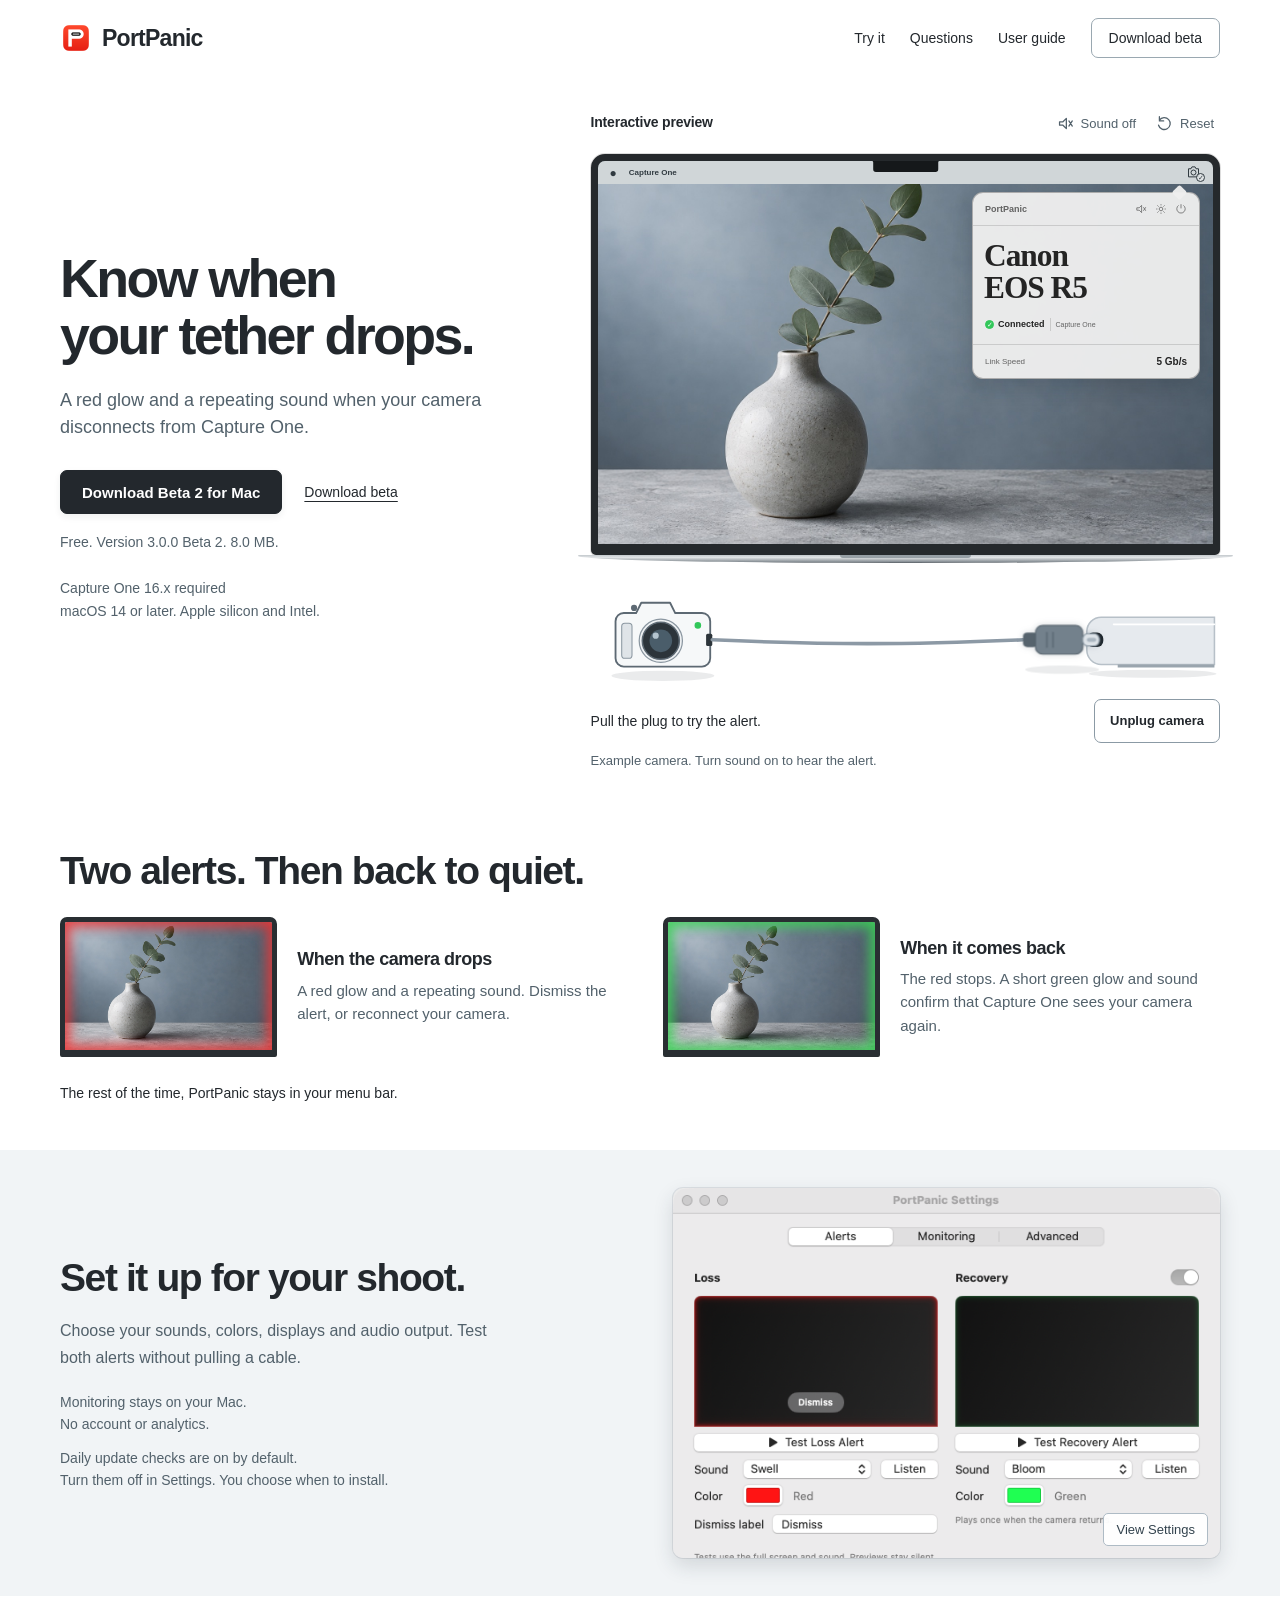
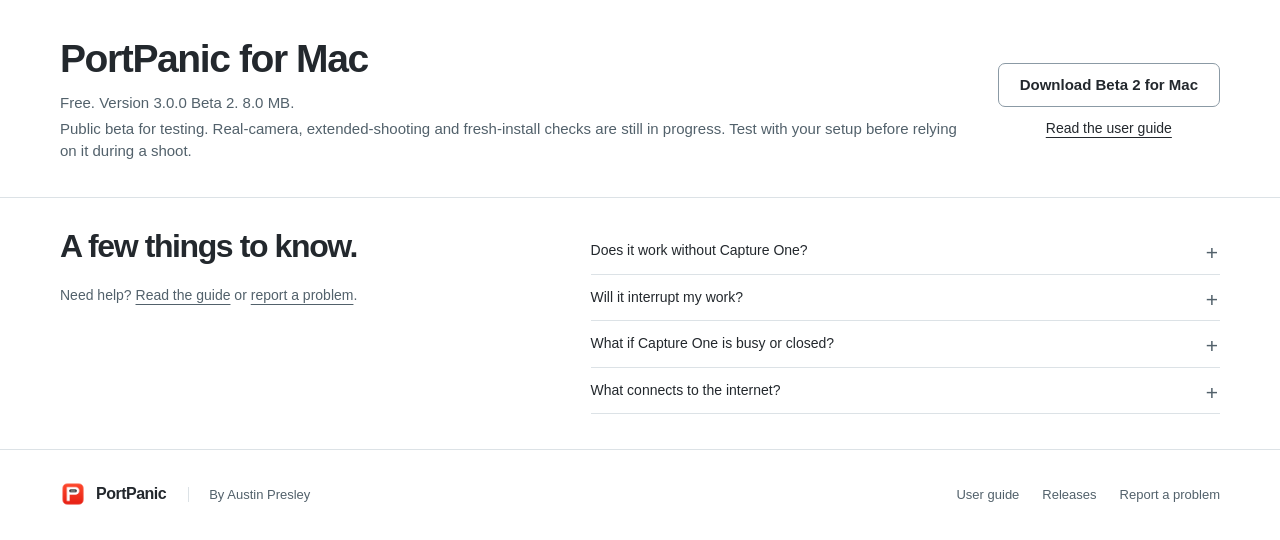
==== docs/index.html @ cccdaba3 "Describe Beta 2 and enabled daily update checks" ====
<!doctype html>
<html lang="en">
<head>
  <meta charset="utf-8"><meta name="viewport" content="width=device-width,initial-scale=1">
  <meta name="description" content="A red glow and a repeating sound when your camera disconnects from Capture One. PortPanic is free for Mac.">
  <meta name="theme-color" content="#ffffff"><meta property="og:title" content="PortPanic | Camera tether alerts for Capture One">
  <meta property="og:description" content="Know when your tether drops. A small Mac menu bar app for Capture One.">
  <title>PortPanic | Camera tether alerts for Capture One</title>
  <link rel="icon" href="assets/icon.png"><link rel="stylesheet" href="styles.css?v=notch-1">
  <script type="module" src="app.js?v=beta-1"></script>
</head>
<body>
  <a class="skip-link" href="#main">Skip to content</a>
  <header class="header wrap">
    <a class="brand" href="./" aria-label="PortPanic home"><img src="assets/icon.png" width="32" height="32" alt=""><span>PortPanic</span></a>
    <nav aria-label="Main navigation"><a href="#try-it" data-section-link>Try it</a><a class="nav-questions" href="#questions" data-section-link>Questions</a><a href="guide.html">User guide</a><a class="nav-release" href="#download" data-section-link>Download beta</a></nav>
  </header>
  <main id="main" tabindex="-1">
    <section class="hero wrap" aria-labelledby="hero-title">
      <div class="hero-copy">
        <h1 id="hero-title">Know when<br> your tether drops.</h1>
        <p class="intro">A red glow and a repeating sound when your camera disconnects from Capture One.</p>
        <div class="hero-actions"><a id="hero-action" class="button primary" href="https://github.com/austinpresley/PortPanic-Releases/releases/download/v3.0.0-beta.2-443/PortPanic-3.0.0-443-beta.dmg">Download Beta 2 for Mac</a><a class="secondary-link" href="#download" data-section-link>Download beta</a></div>
        <p id="hero-availability" class="availability"><span class="availability-desktop">Free. Version 3.0.0 Beta 2.</span><span class="availability-mobile">Free. Version 3.0.0 Beta 2.</span></p>
      </div>
      <div class="demo-area" id="try-it" data-plugged="true" aria-labelledby="demo-title">
        <div class="demo-toolbar"><h2 id="demo-title" tabindex="-1">Interactive preview</h2><div class="demo-controls"><button type="button" id="demo-sound" aria-label="Enable preview sound" aria-pressed="false" data-muted="true"><svg viewBox="0 0 20 20" aria-hidden="true"><path d="M3 8h4l4-4v12l-4-4H3z"/><path class="sound-waves" d="M14 7a5 5 0 0 1 0 6m2-9a9 9 0 0 1 0 12"/><path class="sound-slash" d="m14 7 4 6m0-6-4 6"/></svg><span>Sound off</span></button><button type="button" id="demo-reset"><svg viewBox="0 0 20 20" aria-hidden="true"><path d="M4 6a7 7 0 1 1-1 6M4 2v5h5"/></svg>Reset</button></div></div>
        <div class="demo-stage"><span class="demo-ambient" aria-hidden="true"></span>
          <div class="demo-screen" id="demo-screen" data-state="connected" data-alert="none" role="group" aria-label="Example PortPanic camera status" aria-describedby="demo-caption">
            <div class="screen-menu"><span class="menu-apple" aria-hidden="true">●</span><span>Capture One</span><span class="menu-camera" id="menu-camera" data-symbol="connected" aria-hidden="true"><svg viewBox="0 0 24 24"><path d="M8 6 9.5 3h5L16 6h4v13H4V6Z"/><circle cx="12" cy="12" r="4"/></svg></span></div>
            <img class="session-art" src="assets/studio-still-life.jpg" width="1536" height="1024" alt="" fetchpriority="high">
            <div class="demo-card">
              <div class="card-top"><span>PortPanic</span><span class="card-tools" aria-hidden="true"><svg class="card-speaker" viewBox="0 0 20 20"><path d="M3 8h4l4-4v12l-4-4H3zM14 7l4 6m0-6-4 6"/></svg><svg viewBox="0 0 20 20"><circle cx="10" cy="10" r="3"/><path d="M10 2v2m0 12v2M2 10h2m12 0h2M4 4l2 2m8 8 2 2M4 16l2-2m8-8 2-2"/></svg><svg viewBox="0 0 20 20"><path d="M10 2v7m-4-5a7 7 0 1 0 8 0"/></svg></span></div>
              <div class="camera-name" id="camera-name"><span>Canon</span><span>EOS R5</span></div>
              <div class="card-status-row"><span class="status-symbol" id="card-status-symbol" data-symbol="connected" aria-hidden="true"></span><strong id="card-status-text">Connected</strong><span class="status-separator" aria-hidden="true"></span><span id="card-source">Capture One</span></div>
              <div class="card-foot" id="card-speed-row"><span>Link Speed</span><strong>5 Gb/s</strong></div>
              <div class="card-foot" id="card-loss-row" hidden><span id="card-notice"></span><button id="card-dismiss" type="button" data-dismiss-preview>Dismiss</button></div>
            </div>
            <svg class="display-glow" aria-hidden="true" focusable="false" preserveAspectRatio="none">
              <defs>
                <path id="display-outline"/>
                <path id="display-exterior" fill="currentColor" fill-rule="evenodd"/>
                <clipPath id="display-visible" clipPathUnits="userSpaceOnUse"><use href="#display-outline"/></clipPath>
                <filter id="glow-band-filter" filterUnits="userSpaceOnUse" color-interpolation-filters="sRGB"><feGaussianBlur/></filter>
                <filter id="glow-compact-filter" filterUnits="userSpaceOnUse" color-interpolation-filters="sRGB"><feGaussianBlur/></filter>
                <filter id="glow-expanded-filter" filterUnits="userSpaceOnUse" color-interpolation-filters="sRGB"><feGaussianBlur/></filter>
              </defs>
              <path class="notch-housing"/>
              <g class="edge-light" clip-path="url(#display-visible)">
                <g class="glow-core"><use href="#display-outline" stroke-width="2" opacity=".95"/></g>
                <g class="glow-band"><use href="#display-exterior" filter="url(#glow-band-filter)" opacity=".7"/></g>
                <g class="glow-halo-compact"><use href="#display-exterior" filter="url(#glow-compact-filter)" opacity=".6"/></g>
                <g class="glow-halo-expanded"><use href="#display-exterior" filter="url(#glow-expanded-filter)" opacity=".62"/></g>
              </g>
            </svg>
            <div class="demo-dismiss" id="overlay-dismiss" hidden><div class="dismiss-context"><strong class="dismiss-camera">Canon EOS R5</strong><div class="dismiss-status"><span class="dismiss-symbol" aria-hidden="true">!</span><strong>Lost</strong><span class="dismiss-source">Capture One</span></div></div><div class="dismiss-action"><button type="button" data-dismiss-preview aria-label="Dismiss example alert for Canon EOS R5">Dismiss</button></div></div>
          </div>
          <div class="computer-base" aria-hidden="true"></div>
        </div>
        <div class="tether-panel" data-hint="true" data-dragging="false" data-plugged="true" data-state="connected" data-pending="false">
          <button type="button" class="tether-toggle" id="tether-toggle" aria-label="Unplug example camera by dragging or pressing" aria-describedby="tether-action"><svg class="tether-drawing" viewBox="0 0 600 120" aria-hidden="true">
              <ellipse class="desk-shadow" cx="64" cy="97" rx="50" ry="5"/>
              <ellipse class="desk-shadow plug-shadow" cx="26" cy="91" rx="36" ry="4"/>
              <g class="tether-camera">
                <path class="camera-body" d="M26 36h12l5-10h28l5 10h26a8 8 0 0 1 8 8v36a8 8 0 0 1-8 8H26a8 8 0 0 1-8-8V44a8 8 0 0 1 8-8Z"/>
                <rect class="camera-grip" x="24" y="46" width="10" height="34" rx="3"/>
                <circle class="camera-ring" cx="62" cy="63" r="21"/>
                <circle class="camera-lens" cx="62" cy="63" r="18"/>
                <circle class="camera-glass" cx="62" cy="63" r="11"/>
                <circle class="camera-glint" cx="57" cy="58" r="3"/>
                <circle class="camera-shutter" cx="36" cy="31" r="3"/>
                <circle class="camera-led" cx="98" cy="48" r="3.2"/>
                <rect class="camera-port" x="106" y="56" width="6" height="12" rx="1.5"/>
              </g>
              <path class="wire" d="M112 62C156.1 88.8 179.9 88.8 224 62"/>
              <g class="tether-mac">
                <ellipse class="desk-shadow" cx="540" cy="95" rx="62" ry="4"/>
                <path class="mac-base" d="M490 40h110v46H490a14 14 0 0 1-14-14V54a14 14 0 0 1 14-14Z"/>
                <path class="mac-line" d="M502 47h98"/>
                <path class="mac-foot" d="M506 86h94v3h-94z"/>
                <circle class="port-ring" cx="483" cy="62" r="15"/>
                <rect class="port-slot" x="476" y="55" width="16" height="14" rx="6"/>
                <rect class="port-inner" x="479" y="59" width="10" height="6" rx="3"/>
              </g>
              <g class="tether-plug">
                <rect class="plug-relief" x="-12" y="55" width="14" height="14" rx="4"/>
                <rect class="plug-body" x="0" y="48" width="46" height="28" rx="7"/>
                <path class="plug-ridge" d="M11 55v14M17 55v14"/>
                <rect class="plug-tip" x="46" y="56" width="16" height="12" rx="5"/>
                <rect class="plug-line" x="50" y="60" width="9" height="4" rx="2"/>
              </g>
            </svg></button>
          <div class="tether-actions"><p id="tether-action" aria-live="polite">Pull the plug to try the alert.</p><button type="button" class="button outline" id="tether-action-button">Unplug camera</button></div>
        </div>
        <p class="demo-caption" id="demo-caption">Example camera. Turn sound on to hear the alert.</p>
        <p class="sound-feedback" id="sound-feedback" role="status"></p>
        <audio id="loss-audio" src="assets/sounds/swell.wav" preload="auto" loop></audio><audio id="recovery-audio" src="assets/sounds/bloom.wav" preload="auto"></audio>
      </div>
      <p class="compatibility">Capture One 16.x required<br>macOS 14 or later. Apple silicon and Intel.</p>
    </section>
    <section id="how-it-works" class="how wrap" aria-labelledby="how-title">
      <h2 id="how-title">Two alerts. Then back to quiet.</h2>
      <div class="alert-pair"><article><div class="alert-sample loss-sample" aria-hidden="true"><img src="assets/studio-still-life.jpg" width="1536" height="1024" alt="" loading="lazy"></div><div><h3>When the camera drops</h3><p>A red glow and a repeating sound. Dismiss the alert, or reconnect your camera.</p></div></article><article><div class="alert-sample recovery-sample" aria-hidden="true"><img src="assets/studio-still-life.jpg" width="1536" height="1024" alt="" loading="lazy"></div><div><h3>When it comes back</h3><p>The red stops. A short green glow and sound confirm that Capture One sees your camera again.</p></div></article></div>
      <p class="quiet-caption">The rest of the time, PortPanic stays in your menu bar.</p>
    </section>
    <section class="settings-band" aria-labelledby="settings-title"><div class="settings-layout wrap"><div class="settings-copy"><h2 id="settings-title">Set it up for your shoot.</h2><p>Choose your sounds, colors, displays and audio output. Test both alerts without pulling a cable.</p><p class="privacy">Monitoring stays on your Mac.<br>No account or analytics.</p><p class="update-caption">Daily update checks are on by default.<br>Turn them off in Settings. You choose when to install.</p></div><figure class="settings-figure"><button type="button" id="settings-enlarge" aria-label="View PortPanic Settings at full size"><img src="assets/alerts-settings-440.png" width="620" height="708" alt="Native PortPanic Alerts settings with Swell and Bloom sounds, Loss and Recovery previews, and shared light controls." loading="lazy"><span class="image-hint">View Settings</span></button></figure></div></section>
    <section id="download" class="release wrap" aria-labelledby="release-title"><div><h2 id="release-title" tabindex="-1">PortPanic for Mac</h2><p id="download-status">Free. Version 3.0.0 Beta 2.</p><p id="release-detail">Public beta for testing. Real-camera, extended-shooting and fresh-install checks are still in progress. Test with your setup before relying on it during a shoot.</p></div><div class="release-actions"><a id="download-link" class="button outline" href="https://github.com/austinpresley/PortPanic-Releases/releases/download/v3.0.0-beta.2-443/PortPanic-3.0.0-443-beta.dmg">Download Beta 2 for Mac</a><a href="guide.html">Read the user guide</a></div></section>
    <section id="questions" class="questions wrap" aria-labelledby="questions-title"><div><h2 id="questions-title" tabindex="-1">A few things to know.</h2><p class="help-line">Need help? <a href="guide.html">Read the guide</a> or <a href="https://github.com/austinpresley/PortPanic-Releases/issues/new?template=bug_report.yml">report a problem</a>.</p></div><div class="question-list">
      <details><summary>Does it work without Capture One?</summary><p>No. PortPanic reads Capture One's tethered-camera list. USB events can detect a cable drop sooner. Capture One 16.x is required.</p></details>
      <details><summary>Will it interrupt my work?</summary><p>The alert leaves keyboard focus in the app you are using. Clicks pass through the glow. Only Dismiss takes a click.</p></details>
      <details><summary>What if Capture One is busy or closed?</summary><p>If Capture One stops answering, PortPanic shows the last known status. That warning alone does not trigger a camera loss alert. Quitting Capture One or closing your session or catalog leaves PortPanic quiet.</p></details>
      <details><summary>What connects to the internet?</summary><p>The updater fetches release information and downloads. Camera monitoring, logs and diagnostic exports stay on your Mac. There is no analytics or system profiling.</p></details>
    </div></section>
  </main>
  <footer class="footer wrap"><a class="brand" href="./"><img src="assets/icon.png" width="26" height="26" alt=""><span>PortPanic</span></a><p>By Austin Presley</p><nav aria-label="Footer"><a href="guide.html">User guide</a><a href="https://github.com/austinpresley/PortPanic-Releases/releases">Releases</a><a href="https://github.com/austinpresley/PortPanic-Releases/issues/new?template=bug_report.yml">Report a problem</a></nav></footer>
  <dialog class="settings-dialog" id="settings-dialog" aria-labelledby="settings-dialog-title"><div class="image-toolbar"><h2 id="settings-dialog-title">PortPanic Settings</h2><button type="button" id="settings-close">Close</button></div><div class="settings-image-scroll"><img src="assets/alerts-settings-440.png" width="620" height="708" alt="Full native PortPanic Alerts settings window."></div></dialog>
</body></html>
---- docs/styles.css ----
:root{--paper:#fff;--ink:#23282d;--muted:#52616b;--line:#dce2e6;--soft:#f1f4f6;--red:#dc363a;--green:#278457;font-family:"Avenir Next",Avenir,"Segoe UI",sans-serif;color:var(--ink);background:var(--paper);font-synthesis:none}

*{box-sizing:border-box}
html{scroll-behavior:smooth;scroll-padding-top:28px}
body{margin:0}
a{color:inherit;text-underline-offset:4px}
button{font:inherit;color:inherit;cursor:pointer}
button,a{-webkit-tap-highlight-color:transparent}
:focus-visible{outline:3px solid #376da9;outline-offset:4px}
[tabindex="-1"]:focus:not(:focus-visible){outline:none}
[hidden]{display:none!important}

.wrap{width:min(100%,1300px);margin-inline:auto;padding-inline:60px}
.skip-link{position:absolute;left:20px;top:-70px;z-index:20;padding:12px 20px;background:var(--ink);color:white}
.skip-link:focus{top:10px}

.header{min-height:76px;display:flex;align-items:center;justify-content:space-between;gap:24px}
.brand{display:inline-flex;align-items:center;gap:10px;font-size:23px;font-weight:650;letter-spacing:-.75px;text-decoration:none;white-space:nowrap}
.brand img{flex:none;border-radius:22%}
.header nav{display:flex;align-items:center;gap:25px;font-size:14px;font-weight:500}
.header nav a{display:inline-flex;align-items:center;min-height:44px;text-decoration:none;white-space:nowrap}
.header nav a:hover{text-decoration:underline}
.header .nav-release{min-height:40px;padding:8px 17px;border:1px solid #9aa8b1;border-radius:7px}
.header .nav-release:hover{background:var(--soft);text-decoration:none}

.hero{display:grid;grid-template-columns:.88fr 1.12fr;grid-template-areas:"copy demo" "compat demo";column-gap:36px;padding-top:25px;padding-bottom:56px}
.hero-copy{grid-area:copy;align-self:end}
.hero h1{font-size:clamp(42px,4.2vw,56px);line-height:1.06;letter-spacing:-2.6px;font-weight:650;margin:0 0 23px;white-space:nowrap}
.intro{max-width:440px;font-size:18px;line-height:1.55;color:var(--muted);margin:0 0 28px}
.hero-actions{display:flex;align-items:center;gap:22px;flex-wrap:wrap}
.button{display:inline-flex;min-height:44px;align-items:center;justify-content:center;padding:11px 21px;border-radius:7px;text-decoration:none;font-size:15px;line-height:1.3;font-weight:550}
.primary{background:var(--ink);color:white;border:1px solid var(--ink);box-shadow:0 3px 7px #17253012}
.primary:hover{background:#414b53}
.outline{background:transparent;border:1px solid #8b9aa5}
.outline:hover{background:#e9eef2}
.secondary-link{font-size:14px}
.availability-mobile{display:none}
.availability{font-size:14px;color:var(--muted);line-height:1.6;margin:17px 0 0}
.compatibility{grid-area:compat;align-self:start;font-size:14px;color:var(--muted);line-height:1.65;margin:23px 0 0}

.demo-area{grid-area:demo;min-width:0;scroll-margin-top:24px}
.demo-toolbar{display:flex;align-items:center;gap:10px;margin-bottom:9px;min-height:44px}
.demo-toolbar h2{font-size:14px;letter-spacing:-.2px;line-height:1.4;margin:0 auto 0 0;font-weight:600}
.demo-controls{display:flex;align-items:center;gap:8px;flex-shrink:0}
.demo-controls button{display:inline-flex;min-width:44px;min-height:44px;align-items:center;justify-content:center;gap:7px;padding:8px 6px;border:0;border-radius:6px;background:transparent;color:var(--muted);font-size:13px}
.demo-controls button:hover{background:var(--soft)}
.demo-controls svg{width:17px;height:17px;fill:none;stroke:currentColor;stroke-width:1.5;stroke-linecap:round;stroke-linejoin:round}
.sound-slash{display:none}
[data-muted=true] .sound-waves{display:none}
[data-muted=true] .sound-slash{display:block}

/* Native preview surfaces and vector materials. */
.demo-screen{position:relative;width:100%;overflow:hidden;aspect-ratio:1.38;border:7px solid #252b31;border-radius:18px;background:#6c7c83;box-shadow:0 22px 52px -25px #29374470,0 0 0 1px #0000000a;--glow-size:12px;--glow-color:255 20 20}

/* The menu, card and Dismiss control share one system appearance. */
.demo-screen{
  color-scheme:light;--preview-panel:#efefeff5;--preview-ink:#242424;--preview-muted:#626262;
  --preview-rule:#0002;--preview-button:#dbdbdb;--preview-hover:#ccc;--preview-press:#bdbdbd;
  --preview-outline:#0004;--preview-menu:#e0e5e6dd;--preview-menu-ink:#303a40;
}

.screen-menu{height:25px;background:var(--preview-menu);display:flex;align-items:center;gap:12px;padding:0 12px;position:relative;z-index:2;font-size:9px;color:var(--preview-menu-ink);font-weight:650}

.menu-apple{font-size:12px}
.menu-camera{margin-left:auto;display:flex;align-items:center;position:relative}
.menu-camera svg{width:15px;height:15px;fill:none;stroke:currentColor;stroke-width:1.6}

.menu-camera:after{position:absolute;right:-4px;bottom:-2px;border:1px solid var(--preview-menu-ink);border-radius:50%;width:7px;height:7px;background:var(--preview-menu);color:var(--preview-menu-ink);font:700 7px/7px Arial;text-align:center;content:""}

.menu-camera[data-symbol=connected]:after{content:"✓"}
.menu-camera[data-symbol=lost]:after{content:"!"}

.session-art{position:absolute;inset:25px 0 0}
.session-art svg{width:100%;height:100%;object-fit:cover}

.demo-card{position:absolute;z-index:3;right:14px;top:34px;width:min(62%,218px);background:var(--preview-panel);border-radius:11px;box-shadow:0 8px 20px #19252e30;border:1px solid var(--preview-outline);overflow:visible;color:var(--preview-ink);font-family:-apple-system,BlinkMacSystemFont,"Segoe UI",sans-serif}

.demo-card:before{content:"";position:absolute;top:-6px;right:14px;width:11px;height:11px;background:var(--preview-panel);transform:rotate(45deg);border-radius:2px}

.card-top{display:flex;align-items:center;justify-content:space-between;font-size:8.5px;font-weight:600;color:var(--preview-muted);padding:10px 12px;border-bottom:1px solid var(--preview-rule)}

.card-tools{display:flex;align-items:center;gap:10px}
.card-tools svg{width:12px;height:12px;stroke:var(--preview-muted);stroke-width:1.3;fill:none}

.camera-name{font-family:Georgia,"Times New Roman",serif;font-size:29px;font-weight:700;line-height:1.03;letter-spacing:-1px;margin:14px 11px 13px;color:var(--preview-ink)}
.camera-name span{display:block}

.card-status-row{display:flex;align-items:center;gap:4px;white-space:nowrap;margin:0 12px 13px;font-size:9px}
.card-status-row strong{font-size:9px;font-weight:650}
.status-symbol{flex-shrink:0;width:9px;height:9px;border:1px solid var(--preview-muted);border-radius:50%;display:inline-flex;align-items:center;justify-content:center;font:bold 7px/1 Arial}

.status-symbol[data-symbol=connected]{background:#32c75a;border-color:#32c75a;color:white}
.status-symbol[data-symbol=connected]:after{content:"✓"}

.status-symbol[data-symbol=lost]{background:#ff3b30;border-color:#ff3b30;color:white}
.status-symbol[data-symbol=lost]:after{content:"!"}

.status-separator{height:13px;width:1px;background:var(--preview-rule);margin:0 1px}
.card-status-row #card-source{display:inline-flex;gap:2px;align-items:center;color:var(--preview-muted);font-size:7px}
.pending-circle{display:inline-block;width:6px;height:6px;border:1px solid var(--preview-muted);border-radius:50%;flex-shrink:0}
.source-check{display:inline-flex;align-items:center;justify-content:center;font-size:6px;background:#32c75a;color:white;border-radius:50%;width:8px;height:8px}
.source-arrow{font-size:10px;margin:0}

.card-foot{display:flex;align-items:center;justify-content:space-between;gap:6px;border-top:1px solid var(--preview-rule);padding:9px 12px;font-size:8px;color:var(--preview-muted);min-height:34px}
.card-foot strong{font-size:10px;font-weight:550;color:var(--preview-ink)}
.card-foot button{margin-left:auto;border:1px solid var(--preview-outline);border-radius:5px;background:var(--preview-button);color:var(--preview-ink);font:9px/1.2 -apple-system,BlinkMacSystemFont,"Segoe UI",sans-serif;padding:3px 10px;cursor:pointer}
.card-foot button:hover:not(:disabled){background:var(--preview-hover)}
.card-foot button:disabled{opacity:.45;cursor:default}

.display-glow{position:absolute;z-index:4;inset:0;width:100%;height:100%;pointer-events:none;overflow:hidden;color:rgb(var(--glow-color))}
.notch-housing{fill:#15181a;stroke:none}
.edge-light{opacity:.8;pointer-events:none}
.edge-light>g{opacity:0;will-change:opacity}
.edge-light use{fill:none;stroke:currentColor;stroke-linejoin:round}

.demo-screen[data-alert=recovery]{--glow-color:31 255 82}

.demo-dismiss{
  position:absolute;z-index:5;bottom:22px;left:50%;transform:translateX(-50%);
  width:min(92%,360px);min-height:62px;display:grid;grid-template-columns:minmax(0,1fr) 31%;
  gap:12px;padding:8px 12px;background:var(--preview-panel);color:var(--preview-ink);border:1px solid var(--preview-outline);
  border-radius:8px;box-shadow:0 3px 12px #0003;font-family:-apple-system,BlinkMacSystemFont,"Segoe UI",sans-serif;
}

.dismiss-context{min-width:0;align-self:center;pointer-events:none}

.dismiss-camera{display:block;overflow:hidden;text-overflow:ellipsis;white-space:nowrap;font:700 18px/1.2 Georgia,"Times New Roman",serif;letter-spacing:-.4px}

.dismiss-status{display:flex;align-items:center;gap:7px;margin-top:5px;font-size:9px;white-space:nowrap}

.dismiss-status>strong{font-weight:600}
.dismiss-symbol{display:inline-flex;align-items:center;justify-content:center;flex-shrink:0;width:10px;height:10px;background:#ff3b30;color:#fff;border-radius:50%;font:700 8px/1 Arial}

.dismiss-source{color:var(--preview-muted);border-left:1px solid var(--preview-rule);padding-left:8px;font-size:8px}

.dismiss-action{display:flex;align-items:center;border-left:1px solid var(--preview-rule);padding-left:12px}

.demo-dismiss button{width:100%;min-height:26px;padding:3px 5px;background:var(--preview-button);color:inherit;border:1px solid var(--preview-outline);border-radius:4px;font-size:10px;font-weight:500;cursor:pointer}

.demo-dismiss button:hover{background:var(--preview-hover)}
.demo-dismiss button:active{background:var(--preview-press)}

@media(prefers-color-scheme:dark){
  .demo-screen{
    color-scheme:dark;--preview-panel:#262626f5;--preview-ink:#f5f5f5;--preview-muted:#b0b0b0;
    --preview-rule:#fff3;--preview-button:#404040;--preview-hover:#4f4f4f;--preview-press:#333;
    --preview-outline:#fff4;--preview-menu:#2b2d30ed;--preview-menu-ink:#ededed;
  }

}

@media(prefers-contrast:more){.demo-dismiss{border-width:2px}
.demo-dismiss button{border-color:currentColor}
}


.tether-drawing{display:block;width:100%;height:auto;overflow:visible}

.desk-shadow{fill:#1f2a33;opacity:.09}

.camera-body{fill:#f6f8f9;stroke:#5d6973;stroke-width:1.8;stroke-linejoin:round}
.camera-grip{fill:#dfe4e8;stroke:#8a96a0;stroke-width:1}

.camera-ring{fill:#eef1f3;stroke:#8a96a0;stroke-width:1.2}
.camera-lens{fill:#2c343a;stroke:#5d6973;stroke-width:1.5}
.camera-glass{fill:#4a5d6a}
.camera-glint{fill:#c7d6e0;opacity:.85}
.camera-shutter{fill:#5d6973}
.camera-port{fill:#2c343a}

.camera-led{fill:#c3cbd1;transition:fill .25s}

.tether-panel[data-pending=true] .camera-led{fill:#f2a33a}

.tether-panel[data-plugged=true][data-state=connected][data-pending=false] .camera-led{fill:#32c75a}

.wire{fill:none;stroke:#8c99a5;stroke-width:3.5;stroke-linecap:round}

.mac-base{fill:#e6eaee;stroke:#b7c0c8;stroke-width:1.5}
.mac-line{stroke:#fff;stroke-width:1.5;stroke-linecap:round}
.mac-foot{fill:#9aa5ae}
.port-slot{fill:#1e262c}
.port-inner{fill:#3b4650}

.port-ring{fill:none;stroke:#32c75a;stroke-width:2.5;opacity:0;transform-box:fill-box;transform-origin:center}

.tether-panel[data-plugged=true] .port-ring{animation:seat .55s ease-out}

@keyframes seat{0%{opacity:.95;transform:scale(.55)}
100%{opacity:0;transform:scale(1.6)}
}

.plug-relief{fill:#56636d}
.plug-body{fill:#73818c;stroke:#56636d;stroke-width:1;transition:fill .2s}
.plug-ridge{stroke:#5d6b76;stroke-width:1.5;stroke-linecap:round}
.plug-tip{fill:#dde3e8;stroke:#8795a0;stroke-width:1}
.plug-line{fill:#aab6c0}

.tether-toggle:hover .plug-body,.tether-panel[data-dragging=true] .plug-body{fill:#66757f}

.tether-plug,.plug-shadow{will-change:transform}

.tether-label{display:flex;justify-content:space-between;align-items:baseline;gap:12px;margin-top:4px}
.tether-label strong{font-size:14px;font-weight:600;letter-spacing:-.2px}
.tether-label>span{font-size:11px;color:var(--muted);text-align:right}


/* The device, photograph and cable follow the approved composition. */
.demo-stage{position:relative;--ambient:0;--ambient-color:255 20 20}
.demo-ambient{position:absolute;inset:-25px -15px;border-radius:30px;background:radial-gradient(ellipse at center,rgb(var(--ambient-color)/.5),transparent 72%);opacity:var(--ambient);filter:blur(22px);pointer-events:none}
.demo-screen{--notch-width:65px;--notch-height:11px;--display-radius:7px;aspect-ratio:1.57;border:7px solid #25292c;border-bottom-width:11px;border-radius:14px 14px 5px 5px;box-shadow:0 0 0 1px #0002}
.screen-menu{position:relative;z-index:2;height:23px;font-size:8px}

.session-art{position:absolute;inset:23px 0 0;width:100%;height:calc(100% - 23px);object-fit:cover;object-position:center 57%}
.computer-base{position:relative;width:104%;left:-2%;height:8px;border-radius:1px 1px 50% 50% / 1px 1px 90% 90%;background:linear-gradient(#c3c8cc,#e1e4e6 30%,#858d93 86%,#52585e);box-shadow:0 10px 17px -8px #23364260}
.computer-base:after{content:"";position:absolute;top:0;left:40%;right:40%;height:3px;background:#969fa5;border-radius:0 0 7px 7px}
.demo-card{width:min(41%,228px);top:31px;right:13px}
.camera-name{font-size:clamp(22px,2.45vw,32px)}
.card-top{font-size:9px}
.card-tools{gap:8px}

.card-foot button{min-height:44px;min-width:52px;font-size:10px}
.demo-dismiss{bottom:17px;min-height:64px}
.demo-dismiss button{min-height:44px;font-size:11px}

.tether-panel{position:relative;margin-top:13px}
.tether-toggle{display:block;width:100%;min-height:80px;padding:0 6px;border:0;border-radius:8px;background:transparent;cursor:grab;touch-action:pan-y;user-select:none;-webkit-user-select:none}
.tether-panel[data-dragging=true] .tether-toggle{cursor:grabbing}
.tether-toggle:hover .plug-body,.tether-panel[data-dragging=true] .plug-body{fill:#506678}
.tether-panel[data-hint=true] .tether-plug{filter:drop-shadow(0 0 3px #52616b42)}
.tether-actions{display:flex;align-items:center;justify-content:space-between;gap:16px;margin-top:0;min-height:44px}
.tether-actions p{margin:0;font-size:14px;line-height:1.4}
.tether-actions .button{flex:none;padding-inline:15px;font-size:13px}
.demo-caption{font-size:13px;line-height:1.55;color:var(--muted);margin:8px 0 0}
.sound-feedback{font-size:13px;color:#9d252b;line-height:1.5;margin:6px 0 0}
.sound-feedback:empty{display:none}

h2{font-size:clamp(29px,3.05vw,39px);line-height:1.16;letter-spacing:-1.4px;font-weight:600;margin:0 0 24px}
.how{padding-top:20px;padding-bottom:46px}
.alert-pair{display:grid;grid-template-columns:1fr 1fr;gap:46px}
.alert-pair article{display:grid;grid-template-columns:39% 1fr;gap:20px;align-items:center}
.alert-pair h3{font-size:18px;line-height:1.3;letter-spacing:-.45px;margin:0 0 7px;font-weight:600}
.alert-pair p{color:var(--muted);font-size:15px;line-height:1.55;margin:0}
.alert-sample{position:relative;aspect-ratio:1.55;border:5px solid #292e32;border-bottom-width:7px;border-radius:7px 7px 2px 2px;overflow:hidden}
.alert-sample img{display:block;width:100%;height:100%;object-fit:cover}
.alert-sample:after{content:"";position:absolute;inset:0;box-shadow:inset 0 0 12px 5px #ee3434d9;pointer-events:none}
.recovery-sample:after{box-shadow:inset 0 0 12px 5px #38d553d9}
.quiet-caption{margin:25px 0 0;font-size:14px;line-height:1.6}

.settings-band{background:var(--soft)}
.settings-layout{display:grid;grid-template-columns:1fr 1fr;align-items:center;gap:65px;padding-top:38px;padding-bottom:38px}
.settings-copy h2{margin-bottom:18px}
.settings-copy p{font-size:16px;line-height:1.65;color:var(--muted);margin:0 0 21px;max-width:440px}
.settings-copy .privacy,.settings-copy .update-caption{font-size:14px;line-height:1.55;margin-bottom:13px}
.settings-copy .update-caption{margin-bottom:0}
.settings-figure{margin:0;min-width:0}
.settings-figure button{display:block;position:relative;width:100%;aspect-ratio:1.48;padding:0;border:0;border-radius:10px;overflow:hidden;background:#ececec;box-shadow:0 8px 20px #20313e26,0 0 0 1px #2638491a;cursor:zoom-in}
.settings-figure img{display:block;width:100%;height:auto}
.image-hint{position:absolute;right:12px;bottom:12px;padding:8px 12px;background:#fffffff2;border:1px solid #aebbc5;border-radius:5px;font-size:13px;color:#33434e}

.release{display:flex;align-items:center;justify-content:space-between;gap:35px;padding-top:40px;padding-bottom:34px;scroll-margin-top:30px}
.release h2{margin-bottom:11px}
.release p{margin:3px 0 0;color:var(--muted);font-size:15px;line-height:1.5}
.release-actions{display:flex;flex-direction:column;align-items:center;gap:13px;flex:none;font-size:14px}
.questions{display:grid;grid-template-columns:.88fr 1.12fr;gap:36px;padding-top:30px;padding-bottom:35px;border-top:1px solid var(--line)}
.questions h2{font-size:32px;margin-bottom:18px}
.help-line{color:var(--muted);font-size:14px;line-height:1.8;margin:0;max-width:340px}
.questions details{border-bottom:1px solid var(--line)}
.questions summary{cursor:pointer;min-height:44px;padding:13px 28px 13px 0;list-style:none;font-size:14px;line-height:1.4;position:relative}
.questions summary::-webkit-details-marker{display:none}
.questions summary:after{content:"+";position:absolute;right:2px;top:10px;font-size:21px;color:var(--muted)}
.questions details[open] summary:after{content:"−"}
.questions details p{font-size:14px;line-height:1.75;color:var(--muted);margin:2px 20px 20px 0}

.footer{min-height:85px;border-top:1px solid var(--line);padding-top:22px;padding-bottom:24px;display:flex;align-items:center;gap:22px}
.footer .brand{font-size:16px;letter-spacing:-.5px}
.footer p{font-size:13px;color:var(--muted);margin:0;border-left:1px solid var(--line);padding-left:20px}
.footer nav{margin-left:auto;display:flex;gap:23px;font-size:13px;color:var(--muted)}
.footer nav a{display:inline-flex;align-items:center;min-height:44px;text-decoration:none;padding-block:10px}
.footer nav a:hover{text-decoration:underline}

.settings-dialog{border:1px solid #b3bfc7;padding:0;border-radius:11px;max-width:calc(100vw - 26px);width:680px;max-height:94vh;background:var(--soft);color:var(--ink)}
.settings-dialog::backdrop{background:#1c2937b8}
.image-toolbar{display:flex;align-items:center;justify-content:space-between;padding:10px 17px;gap:20px;background:white;border-bottom:1px solid var(--line)}
.image-toolbar h2{font-size:16px;line-height:1.3;letter-spacing:-.3px;margin:0}
.image-toolbar button{border:1px solid #a6b4bf;border-radius:6px;background:white;padding:8px 16px;min-height:44px}
.settings-image-scroll{overflow:auto;max-height:calc(94vh - 67px);padding:15px}
.settings-image-scroll img{display:block;width:100%;height:auto}

.guide{max-width:900px;padding-top:45px;padding-bottom:80px;line-height:1.8}
.guide h1{font-size:42px;line-height:1.2;letter-spacing:-1.7px}
.guide h2{margin-top:40px;font-size:27px;letter-spacing:-.7px;margin-bottom:15px}
.guide h3{font-size:21px;margin-top:28px}
.guide p,.guide li{color:var(--muted);font-size:16px}
.guide pre{overflow:auto;background:var(--soft);padding:18px;border-radius:8px}
.guide table{border-collapse:collapse;font-size:14px}
.guide td,.guide th{padding:12px 12px 12px 0;border-bottom:1px solid var(--line);text-align:left}

@media(max-width:1090px){.wrap{padding-inline:35px}
.hero{column-gap:26px}
.hero h1{font-size:45px;letter-spacing:-2.3px}
.intro{font-size:17px}
.header nav{gap:19px}
.camera-name{font-size:25px}
.demo-toolbar h2{font-size:13px}
.demo-controls{gap:3px}
.demo-controls button{font-size:13px}
.tether-actions{align-items:start;gap:10px}
.tether-actions p{font-size:13px}
.tether-actions .button{font-size:13px;padding-inline:11px}
.alert-pair{gap:28px}
.alert-pair article{grid-template-columns:34% 1fr;gap:15px}
.settings-layout{gap:36px}
.questions h2{font-size:29px}
}

@media(min-width:701px) and (max-width:850px){.hero{grid-template-columns:.9fr 1.1fr;gap:23px;padding-top:30px}
.hero h1{font-size:35px;letter-spacing:-1.6px}
.intro{font-size:16px}
.hero-actions{gap:11px}
.hero-actions .button{padding-inline:15px;font-size:14px}
.availability,.compatibility{font-size:13px}
.demo-toolbar{flex-wrap:wrap;margin-bottom:5px;gap:0}
.demo-toolbar h2{flex-basis:100%}
.demo-controls{margin-left:auto}
.demo-card{width:51%;right:8px}
.camera-name{font-size:23px}
.tether-actions{flex-direction:column}
.tether-actions .button{align-self:stretch}
.demo-dismiss{min-height:54px;gap:7px;padding:6px 8px;bottom:8px}
.dismiss-camera{font-size:14px}
.dismiss-action{padding-left:7px}
.dismiss-status{gap:4px;font-size:8px}
.dismiss-source{font-size:7px;padding-left:4px}
.demo-dismiss button{font-size:10px;min-height:40px}
.alert-pair article{grid-template-columns:1fr}
.alert-sample{max-width:190px}
}

@media(max-width:700px){.availability-desktop{display:none}.availability-mobile{display:inline}.demo-screen[data-alert="loss"] #card-loss-row{display:none!important}.wrap{padding-inline:23px}
.header{min-height:96px;position:relative;padding-top:13px;padding-bottom:44px;align-items:center}
.brand{font-size:21px}
.header nav{gap:0;font-size:14px}
.header nav>a{position:absolute;bottom:0;min-height:38px}
.header nav>a:first-child{left:23px}
.header nav>a:nth-child(3){left:93px}
.header nav>.nav-questions{display:none}
.header nav>.nav-release{position:static;min-height:40px;padding:8px 0;border:0}
.hero{grid-template-columns:1fr;grid-template-areas:"copy" "demo" "compat";padding-top:25px;padding-bottom:34px;row-gap:25px}
.hero h1{font-size:clamp(37px,10.4vw,47px);letter-spacing:-2px;line-height:1.08;margin-bottom:15px;white-space:normal}
.hero h1 br{display:none}
.intro{max-width:500px;font-size:16px;line-height:1.5;margin-bottom:19px}
.hero-actions{gap:18px}
.hero-actions .secondary-link{display:none}
.availability{font-size:14px;line-height:1.5;margin-top:13px}
.compatibility{margin:0;padding:15px 17px;border-radius:8px;background:var(--soft);font-size:14px}
.demo-area{margin-inline:-8px;padding:0 8px 12px;border-radius:10px;background:#f1f4f6}
.demo-toolbar{gap:2px;min-height:49px;margin:0 1px 5px}
.demo-toolbar h2{font-size:14px}
.demo-controls{gap:0}
.demo-controls button{font-size:13px;gap:4px;padding-inline:5px}
.demo-controls svg{width:15px;height:15px}
.demo-screen{--notch-width:52px;--notch-height:9px;aspect-ratio:1.5;border-width:5px;border-bottom-width:8px;border-radius:12px 12px 4px 4px}
.screen-menu{height:20px;font-size:7px;padding-inline:8px;gap:8px}

.session-art{top:20px;height:calc(100% - 20px)}
.demo-card{top:27px;right:8px;width:min(52%,210px);border-radius:7px}
.card-top{font-size:8px;padding:7px 9px}
.card-tools{gap:7px}
.card-tools svg{width:10px;height:10px}
.camera-name{font-size:25px;margin:9px 9px 10px}
.card-status-row{font-size:8px;gap:4px;margin-inline:9px;margin-bottom:9px}
#card-source{font-size:7px}
.card-foot{padding:6px 9px;min-height:27px;font-size:7px}
.card-foot strong{font-size:9px}
.demo-dismiss{bottom:8px;width:94%;min-height:62px;gap:7px;padding:7px 8px}
.dismiss-camera{font-size:clamp(13px,4.2vw,18px)}
.dismiss-status{font-size:8px;gap:5px}
.dismiss-source{font-size:7px;padding-left:6px}
.dismiss-action{padding-left:7px}
.demo-dismiss button{font-size:10px}
.computer-base{height:6px;width:103%;left:-1.5%}
.tether-panel{margin-top:10px}
.tether-toggle{min-height:75px;padding:0}
.tether-actions{flex-direction:column;align-items:stretch;gap:8px}
.tether-actions p{font-size:14px;text-align:center}
.tether-actions .button{font-size:14px}
.demo-caption{font-size:13px;line-height:1.5;text-align:center;margin-top:10px}
.sound-feedback{text-align:center}
.how{padding-top:0;padding-bottom:30px}
h2{font-size:29px;letter-spacing:-1.1px}
.how h2{max-width:360px;margin-bottom:23px}
.alert-pair{grid-template-columns:1fr;gap:22px}
.alert-pair article{grid-template-columns:35% 1fr;gap:18px}
.alert-pair h3{font-size:17px}
.alert-pair p{font-size:14px}
.quiet-caption{font-size:14px;margin-top:21px}
.settings-layout{grid-template-columns:1fr;gap:26px;padding-top:30px;padding-bottom:32px}
.settings-copy h2{font-size:30px}
.settings-copy p{font-size:15px}
.settings-copy .privacy,.settings-copy .update-caption{font-size:14px}
.settings-figure{max-width:480px}
.release{flex-direction:column;align-items:start;gap:23px;padding-top:31px;padding-bottom:30px}
.release-actions{align-items:start;gap:15px}
.questions{grid-template-columns:1fr;gap:22px;padding-top:27px;padding-bottom:30px}
.questions h2{font-size:29px;margin-bottom:13px}
.questions summary{padding-block:15px;min-height:50px}
.help-line{max-width:none}
.footer{flex-wrap:wrap;gap:14px;padding-top:20px;padding-bottom:25px}
.footer p{font-size:12px;margin-left:auto;padding-left:0;border:0}
.footer nav{width:100%;margin:0;justify-content:space-between;gap:10px;font-size:12px}
.guide{padding-top:28px}
.guide h1{font-size:35px}
.guide td,.guide th{font-size:13px;overflow-wrap:anywhere}
}

@media(max-width:350px){.wrap{padding-inline:19px}
.header nav>a:first-child{left:19px}
.header nav>a:nth-child(3){left:89px}
.hero h1{font-size:37px}
.demo-toolbar{flex-wrap:wrap;padding-top:9px}
.demo-toolbar h2{font-size:13px}
.demo-controls button{font-size:13px;padding-inline:3px}
.demo-controls svg{width:13px;height:13px}
.camera-name{font-size:22px}
.card-tools{gap:5px}
.card-status-row{gap:3px}
.status-symbol{width:8px;height:8px;font-size:6px}
.card-status-row strong{font-size:7px}
#card-source{font-size:6px}
.dismiss-status{gap:4px}
.dismiss-source{font-size:6px;padding-left:4px}
}

@media(prefers-reduced-motion:reduce){html{scroll-behavior:auto}
.demo-ambient{transition:none}
}
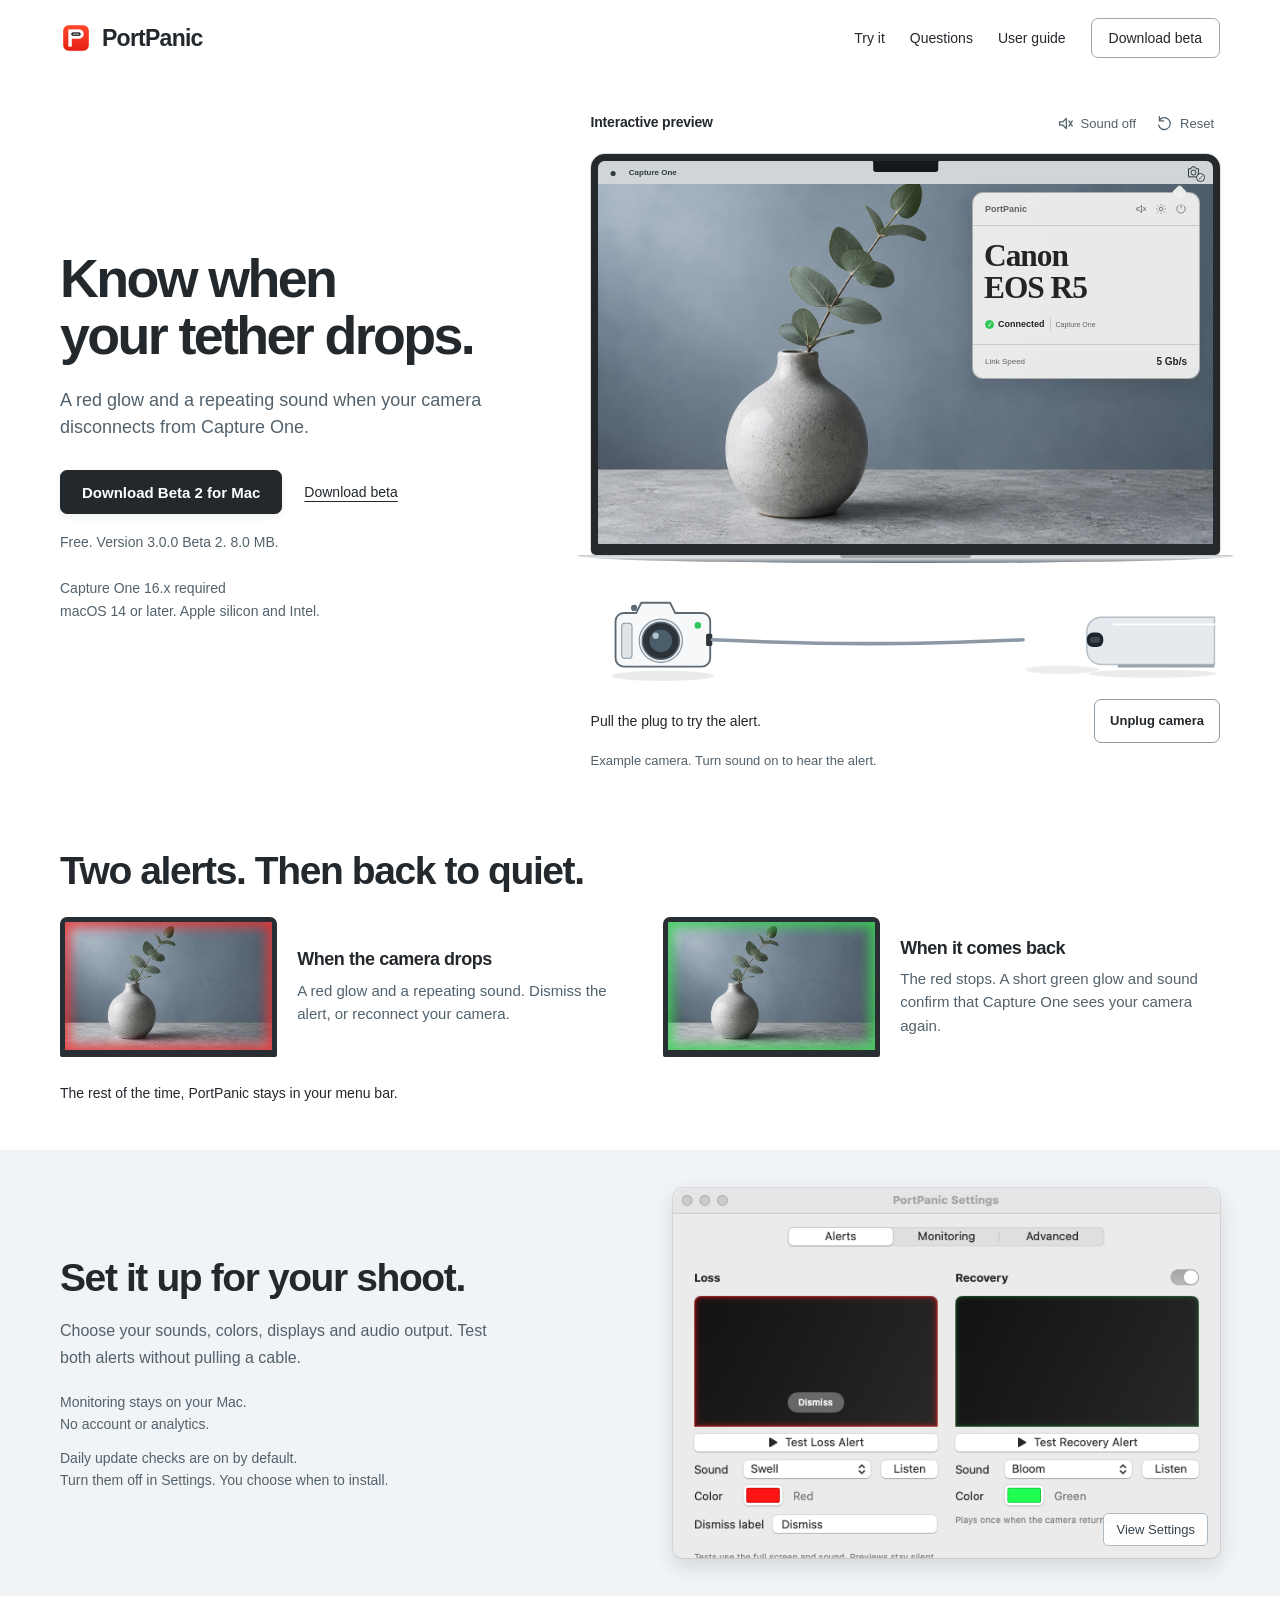
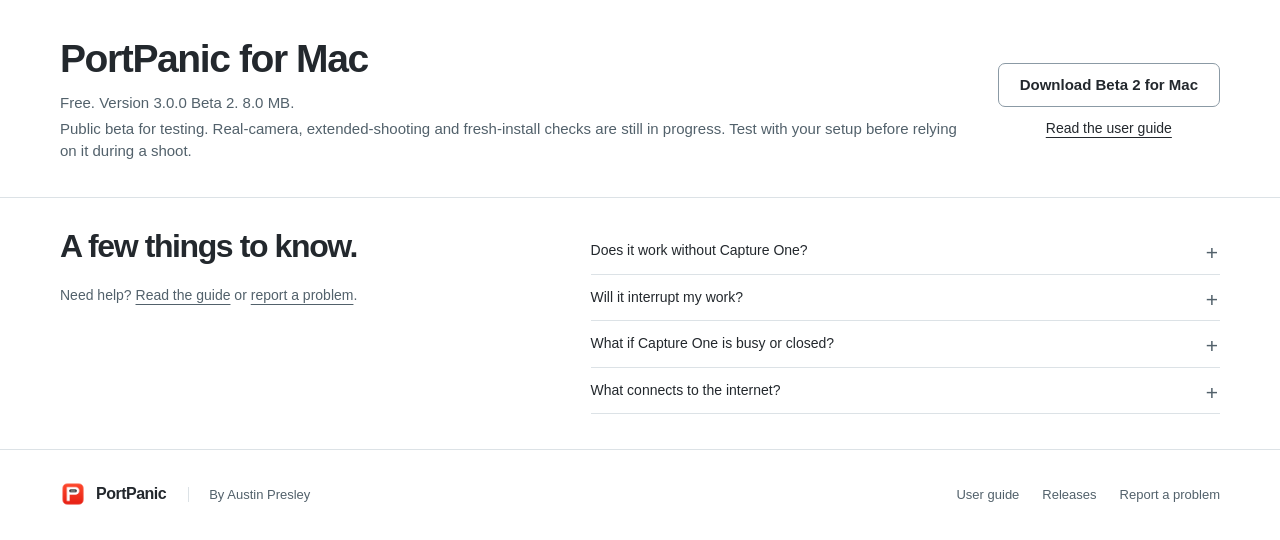
==== commit 9a204573: "Use the red PortPanic artwork for shared-link previews" ====
--- a/docs/index.html
+++ b/docs/index.html
@@ -3,8 +3,23 @@
 <head>
   <meta charset="utf-8"><meta name="viewport" content="width=device-width,initial-scale=1">
   <meta name="description" content="A red glow and a repeating sound when your camera disconnects from Capture One. PortPanic is free for Mac.">
-  <meta name="theme-color" content="#ffffff"><meta property="og:title" content="PortPanic | Camera tether alerts for Capture One">
-  <meta property="og:description" content="Know when your tether drops. A small Mac menu bar app for Capture One.">
+  <meta name="theme-color" content="#ffffff">
+  <link rel="canonical" href="https://austinpresley.github.io/PortPanic-Releases/">
+  <meta property="og:type" content="website">
+  <meta property="og:site_name" content="PortPanic">
+  <meta property="og:url" content="https://austinpresley.github.io/PortPanic-Releases/">
+  <meta property="og:title" content="PortPanic | Camera tether alerts for Capture One">
+  <meta property="og:description" content="Know when your tether drops. Free public beta for Mac, with camera tether alerts for Capture One.">
+  <meta property="og:image" content="https://austinpresley.github.io/PortPanic-Releases/assets/portpanic-social-cover-v1.png">
+  <meta property="og:image:type" content="image/png">
+  <meta property="og:image:width" content="1732">
+  <meta property="og:image:height" content="908">
+  <meta property="og:image:alt" content="Red PortPanic cover with the app icon, one continuous USB-C cable, and the words Camera tether alerts for Capture One, Free for Mac and Public beta.">
+  <meta name="twitter:card" content="summary_large_image">
+  <meta name="twitter:title" content="PortPanic | Camera tether alerts for Capture One">
+  <meta name="twitter:description" content="Know when your tether drops. Free public beta for Mac, with camera tether alerts for Capture One.">
+  <meta name="twitter:image" content="https://austinpresley.github.io/PortPanic-Releases/assets/portpanic-social-cover-v1.png">
+  <meta name="twitter:image:alt" content="Red PortPanic cover with the app icon, one continuous USB-C cable, and the words Camera tether alerts for Capture One, Free for Mac and Public beta.">
   <title>PortPanic | Camera tether alerts for Capture One</title>
   <link rel="icon" href="assets/icon.png"><link rel="stylesheet" href="styles.css?v=notch-1">
   <script type="module" src="app.js?v=beta-1"></script>
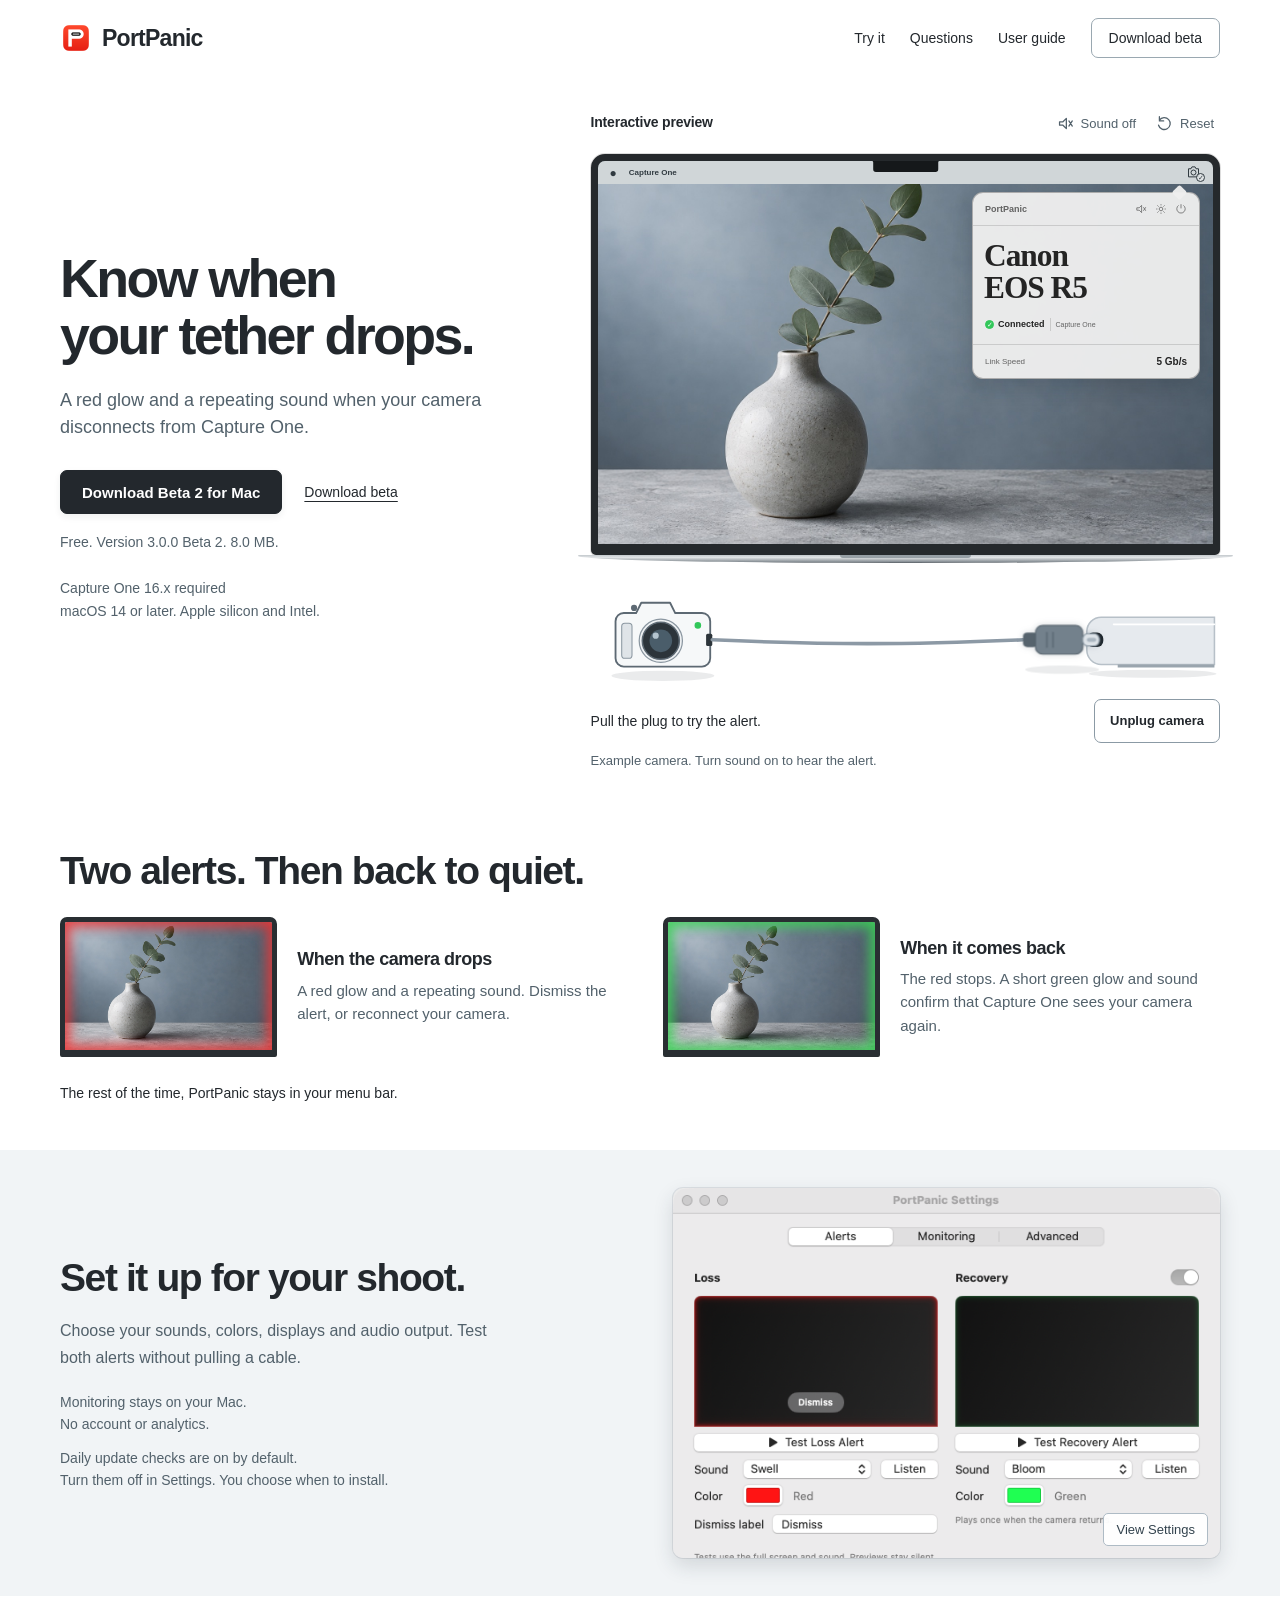
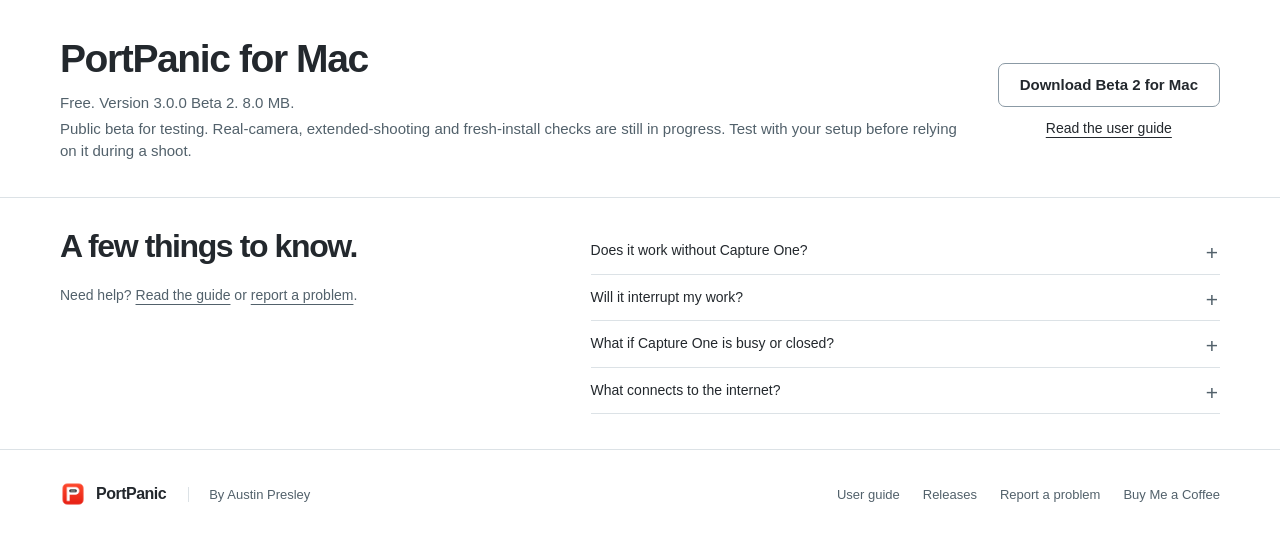
==== commit 1dea512e: "Add optional Buy Me a Coffee support links Checked: 24 website tests and responsive footer layout at" ====
--- a/docs/index.html
+++ b/docs/index.html
@@ -21,7 +21,7 @@
   <meta name="twitter:image" content="https://austinpresley.github.io/PortPanic-Releases/assets/portpanic-social-cover-v1.png">
   <meta name="twitter:image:alt" content="Red PortPanic cover with the app icon, one continuous USB-C cable, and the words Camera tether alerts for Capture One, Free for Mac and Public beta.">
   <title>PortPanic | Camera tether alerts for Capture One</title>
-  <link rel="icon" href="assets/icon.png"><link rel="stylesheet" href="styles.css?v=notch-1">
+  <link rel="icon" href="assets/icon.png"><link rel="stylesheet" href="styles.css?v=coffee-1">
   <script type="module" src="app.js?v=beta-1"></script>
 </head>
 <body>
@@ -127,6 +127,6 @@
       <details><summary>What connects to the internet?</summary><p>The updater fetches release information and downloads. Camera monitoring, logs and diagnostic exports stay on your Mac. There is no analytics or system profiling.</p></details>
     </div></section>
   </main>
-  <footer class="footer wrap"><a class="brand" href="./"><img src="assets/icon.png" width="26" height="26" alt=""><span>PortPanic</span></a><p>By Austin Presley</p><nav aria-label="Footer"><a href="guide.html">User guide</a><a href="https://github.com/austinpresley/PortPanic-Releases/releases">Releases</a><a href="https://github.com/austinpresley/PortPanic-Releases/issues/new?template=bug_report.yml">Report a problem</a></nav></footer>
+  <footer class="footer wrap"><a class="brand" href="./"><img src="assets/icon.png" width="26" height="26" alt=""><span>PortPanic</span></a><p>By Austin Presley</p><nav aria-label="Footer"><a href="guide.html">User guide</a><a href="https://github.com/austinpresley/PortPanic-Releases/releases">Releases</a><a href="https://github.com/austinpresley/PortPanic-Releases/issues/new?template=bug_report.yml">Report a problem</a><a href="https://buymeacoffee.com/apresley">Buy Me a Coffee</a></nav></footer>
   <dialog class="settings-dialog" id="settings-dialog" aria-labelledby="settings-dialog-title"><div class="image-toolbar"><h2 id="settings-dialog-title">PortPanic Settings</h2><button type="button" id="settings-close">Close</button></div><div class="settings-image-scroll"><img src="assets/alerts-settings-440.png" width="620" height="708" alt="Full native PortPanic Alerts settings window."></div></dialog>
 </body></html>
--- a/docs/styles.css
+++ b/docs/styles.css
@@ -275,7 +275,7 @@
 .footer{min-height:85px;border-top:1px solid var(--line);padding-top:22px;padding-bottom:24px;display:flex;align-items:center;gap:22px}
 .footer .brand{font-size:16px;letter-spacing:-.5px}
 .footer p{font-size:13px;color:var(--muted);margin:0;border-left:1px solid var(--line);padding-left:20px}
-.footer nav{margin-left:auto;display:flex;gap:23px;font-size:13px;color:var(--muted)}
+.footer nav{margin-left:auto;display:flex;flex-wrap:wrap;gap:0 23px;font-size:13px;color:var(--muted)}
 .footer nav a{display:inline-flex;align-items:center;min-height:44px;text-decoration:none;padding-block:10px}
 .footer nav a:hover{text-decoration:underline}
 
@@ -408,7 +408,7 @@
 .help-line{max-width:none}
 .footer{flex-wrap:wrap;gap:14px;padding-top:20px;padding-bottom:25px}
 .footer p{font-size:12px;margin-left:auto;padding-left:0;border:0}
-.footer nav{width:100%;margin:0;justify-content:space-between;gap:10px;font-size:12px}
+.footer nav{width:100%;margin:0;justify-content:space-between;gap:0 16px;font-size:12px}
 .guide{padding-top:28px}
 .guide h1{font-size:35px}
 .guide td,.guide th{font-size:13px;overflow-wrap:anywhere}
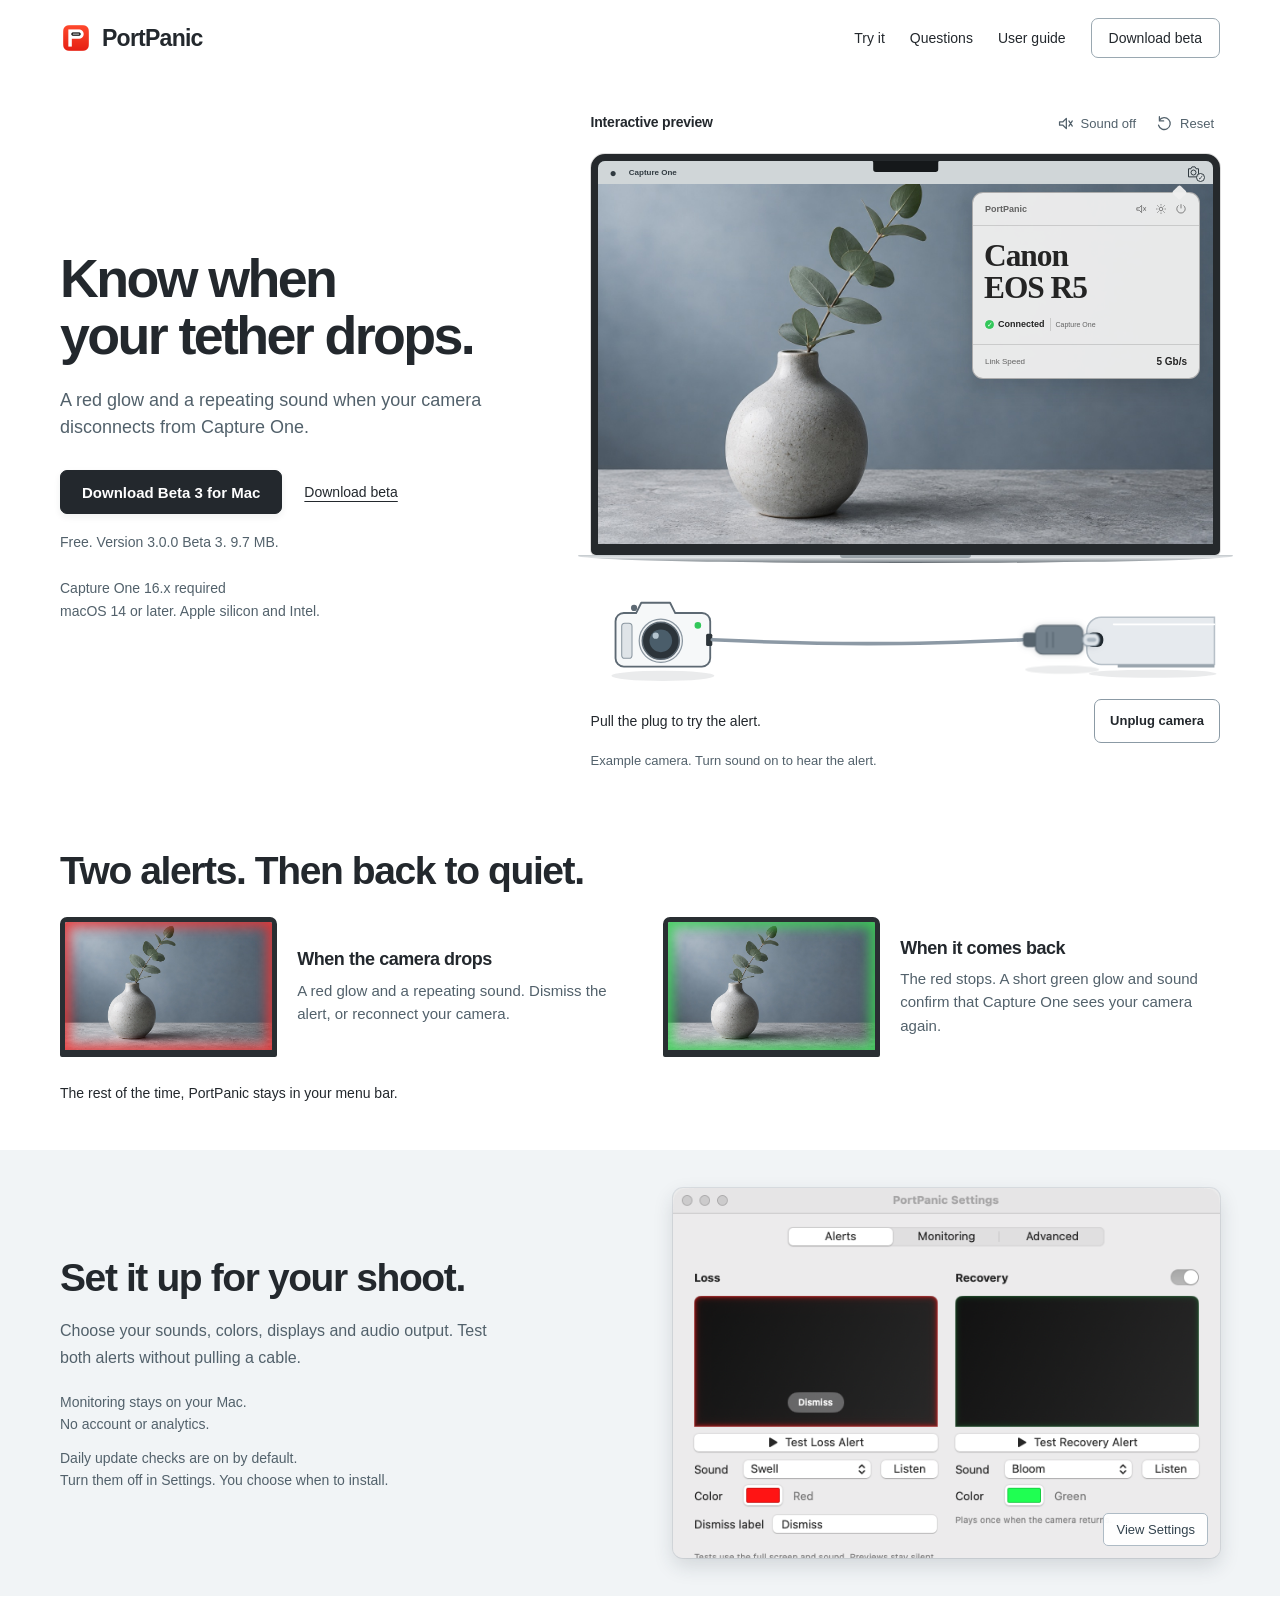
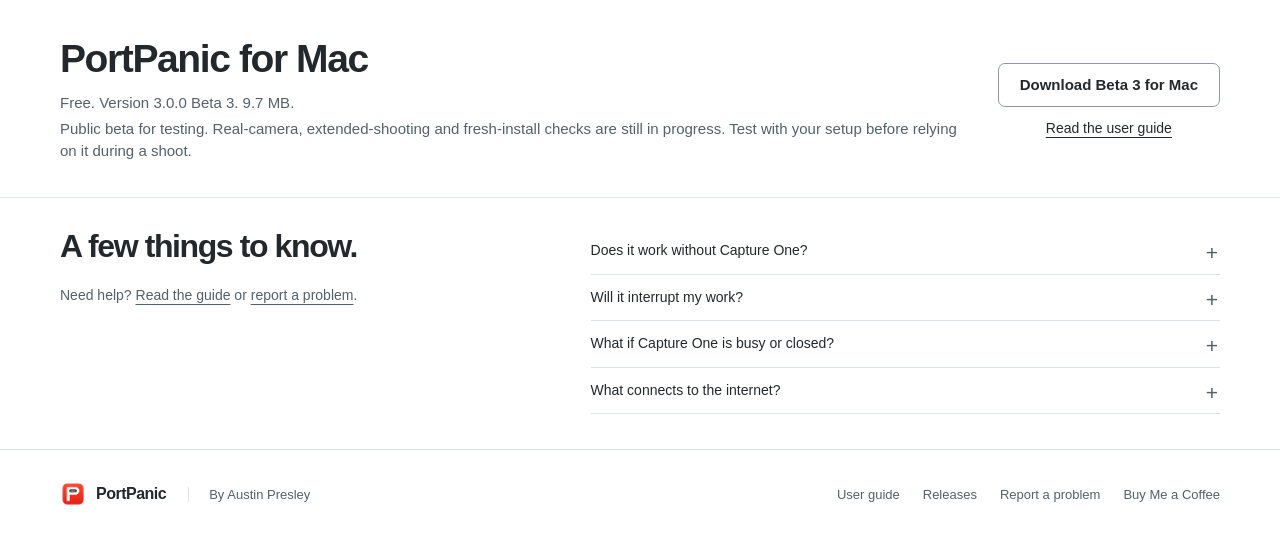
==== commit 7c0cfafb: "Describe Beta 3 and the new alert controls" ====
--- a/docs/index.html
+++ b/docs/index.html
@@ -35,8 +35,8 @@
       <div class="hero-copy">
         <h1 id="hero-title">Know when<br> your tether drops.</h1>
         <p class="intro">A red glow and a repeating sound when your camera disconnects from Capture One.</p>
-        <div class="hero-actions"><a id="hero-action" class="button primary" href="https://github.com/austinpresley/PortPanic-Releases/releases/download/v3.0.0-beta.2-443/PortPanic-3.0.0-443-beta.dmg">Download Beta 2 for Mac</a><a class="secondary-link" href="#download" data-section-link>Download beta</a></div>
-        <p id="hero-availability" class="availability"><span class="availability-desktop">Free. Version 3.0.0 Beta 2.</span><span class="availability-mobile">Free. Version 3.0.0 Beta 2.</span></p>
+        <div class="hero-actions"><a id="hero-action" class="button primary" href="https://github.com/austinpresley/PortPanic-Releases/releases/download/v3.0.0-beta.3-451/PortPanic-3.0.0-451-beta.dmg">Download Beta 3 for Mac</a><a class="secondary-link" href="#download" data-section-link>Download beta</a></div>
+        <p id="hero-availability" class="availability"><span class="availability-desktop">Free. Version 3.0.0 Beta 3.</span><span class="availability-mobile">Free. Version 3.0.0 Beta 3.</span></p>
       </div>
       <div class="demo-area" id="try-it" data-plugged="true" aria-labelledby="demo-title">
         <div class="demo-toolbar"><h2 id="demo-title" tabindex="-1">Interactive preview</h2><div class="demo-controls"><button type="button" id="demo-sound" aria-label="Enable preview sound" aria-pressed="false" data-muted="true"><svg viewBox="0 0 20 20" aria-hidden="true"><path d="M3 8h4l4-4v12l-4-4H3z"/><path class="sound-waves" d="M14 7a5 5 0 0 1 0 6m2-9a9 9 0 0 1 0 12"/><path class="sound-slash" d="m14 7 4 6m0-6-4 6"/></svg><span>Sound off</span></button><button type="button" id="demo-reset"><svg viewBox="0 0 20 20" aria-hidden="true"><path d="M4 6a7 7 0 1 1-1 6M4 2v5h5"/></svg>Reset</button></div></div>
@@ -119,7 +119,7 @@
       <p class="quiet-caption">The rest of the time, PortPanic stays in your menu bar.</p>
     </section>
     <section class="settings-band" aria-labelledby="settings-title"><div class="settings-layout wrap"><div class="settings-copy"><h2 id="settings-title">Set it up for your shoot.</h2><p>Choose your sounds, colors, displays and audio output. Test both alerts without pulling a cable.</p><p class="privacy">Monitoring stays on your Mac.<br>No account or analytics.</p><p class="update-caption">Daily update checks are on by default.<br>Turn them off in Settings. You choose when to install.</p></div><figure class="settings-figure"><button type="button" id="settings-enlarge" aria-label="View PortPanic Settings at full size"><img src="assets/alerts-settings-440.png" width="620" height="708" alt="Native PortPanic Alerts settings with Swell and Bloom sounds, Loss and Recovery previews, and shared light controls." loading="lazy"><span class="image-hint">View Settings</span></button></figure></div></section>
-    <section id="download" class="release wrap" aria-labelledby="release-title"><div><h2 id="release-title" tabindex="-1">PortPanic for Mac</h2><p id="download-status">Free. Version 3.0.0 Beta 2.</p><p id="release-detail">Public beta for testing. Real-camera, extended-shooting and fresh-install checks are still in progress. Test with your setup before relying on it during a shoot.</p></div><div class="release-actions"><a id="download-link" class="button outline" href="https://github.com/austinpresley/PortPanic-Releases/releases/download/v3.0.0-beta.2-443/PortPanic-3.0.0-443-beta.dmg">Download Beta 2 for Mac</a><a href="guide.html">Read the user guide</a></div></section>
+    <section id="download" class="release wrap" aria-labelledby="release-title"><div><h2 id="release-title" tabindex="-1">PortPanic for Mac</h2><p id="download-status">Free. Version 3.0.0 Beta 3.</p><p id="release-detail">Public beta for testing. Real-camera, extended-shooting and fresh-install checks are still in progress. Test with your setup before relying on it during a shoot.</p></div><div class="release-actions"><a id="download-link" class="button outline" href="https://github.com/austinpresley/PortPanic-Releases/releases/download/v3.0.0-beta.3-451/PortPanic-3.0.0-451-beta.dmg">Download Beta 3 for Mac</a><a href="guide.html">Read the user guide</a></div></section>
     <section id="questions" class="questions wrap" aria-labelledby="questions-title"><div><h2 id="questions-title" tabindex="-1">A few things to know.</h2><p class="help-line">Need help? <a href="guide.html">Read the guide</a> or <a href="https://github.com/austinpresley/PortPanic-Releases/issues/new?template=bug_report.yml">report a problem</a>.</p></div><div class="question-list">
       <details><summary>Does it work without Capture One?</summary><p>No. PortPanic reads Capture One's tethered-camera list. USB events can detect a cable drop sooner. Capture One 16.x is required.</p></details>
       <details><summary>Will it interrupt my work?</summary><p>The alert leaves keyboard focus in the app you are using. Clicks pass through the glow. Only Dismiss takes a click.</p></details>
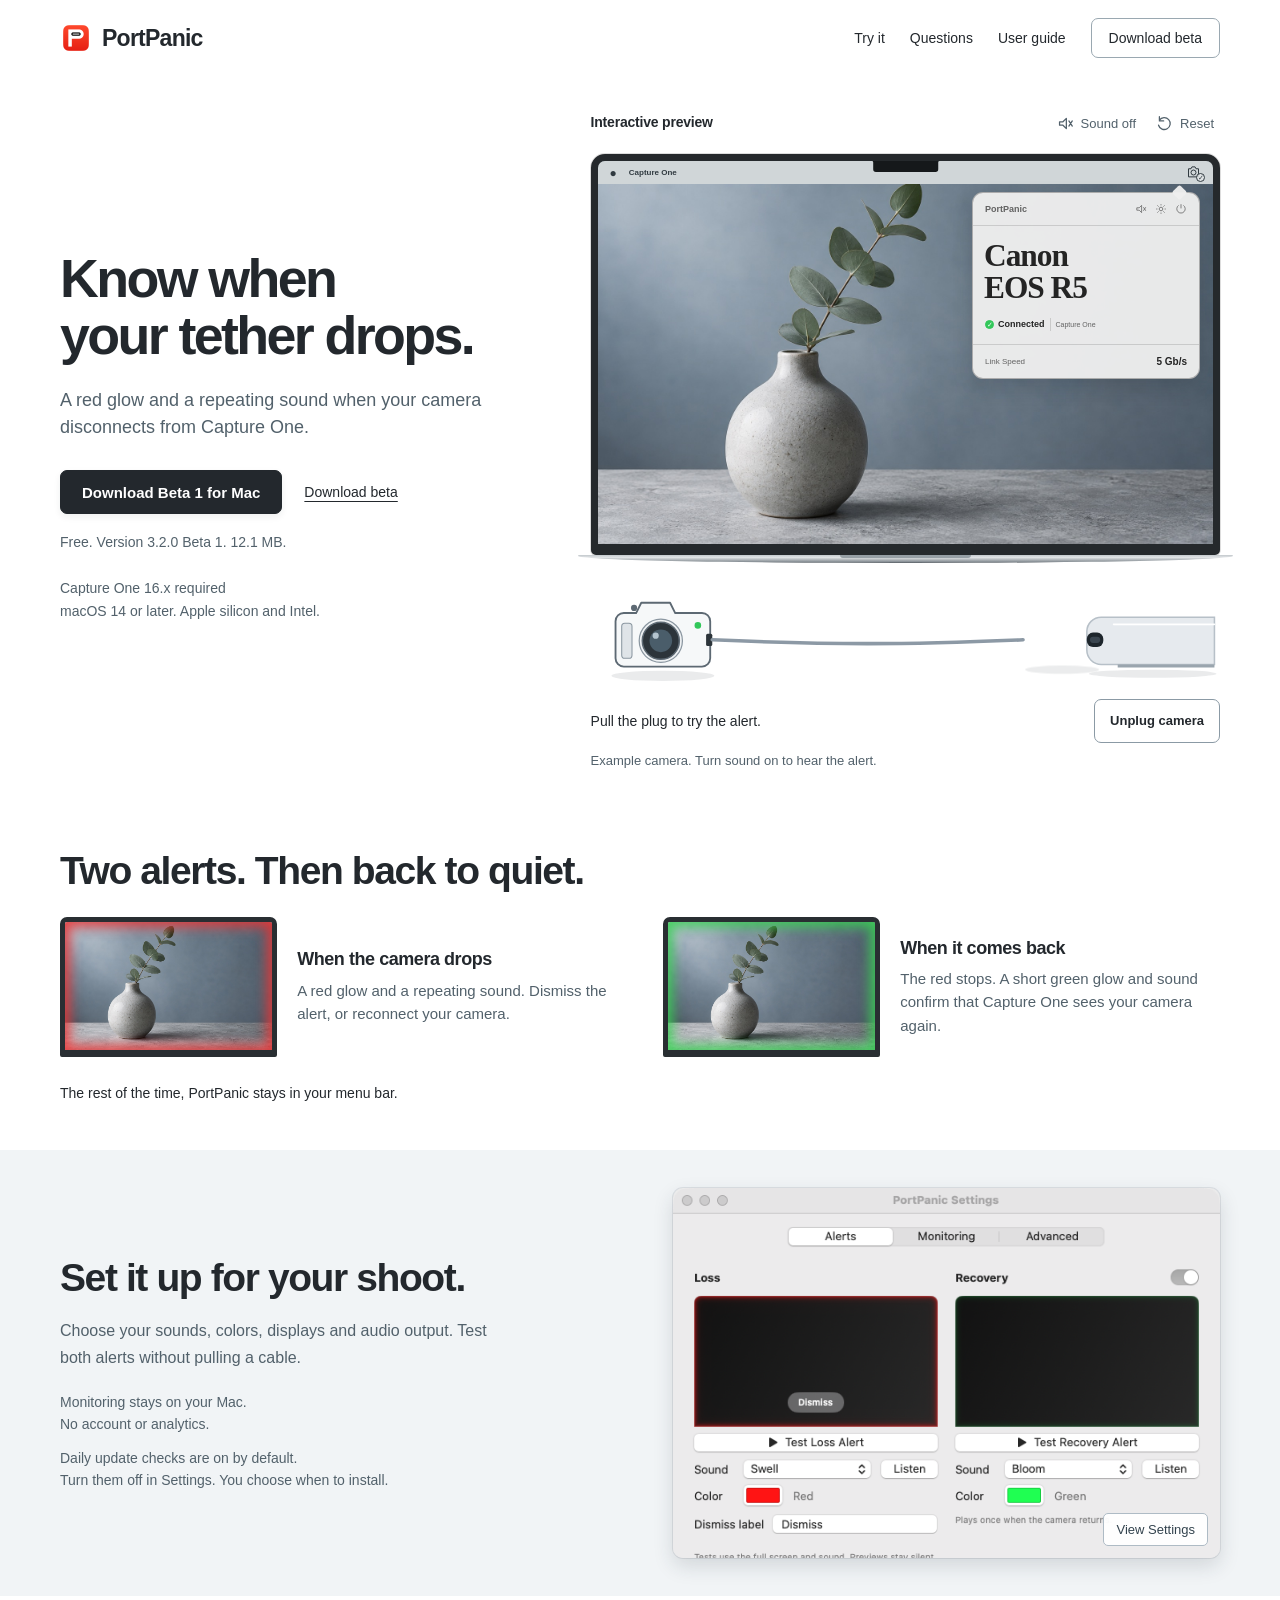
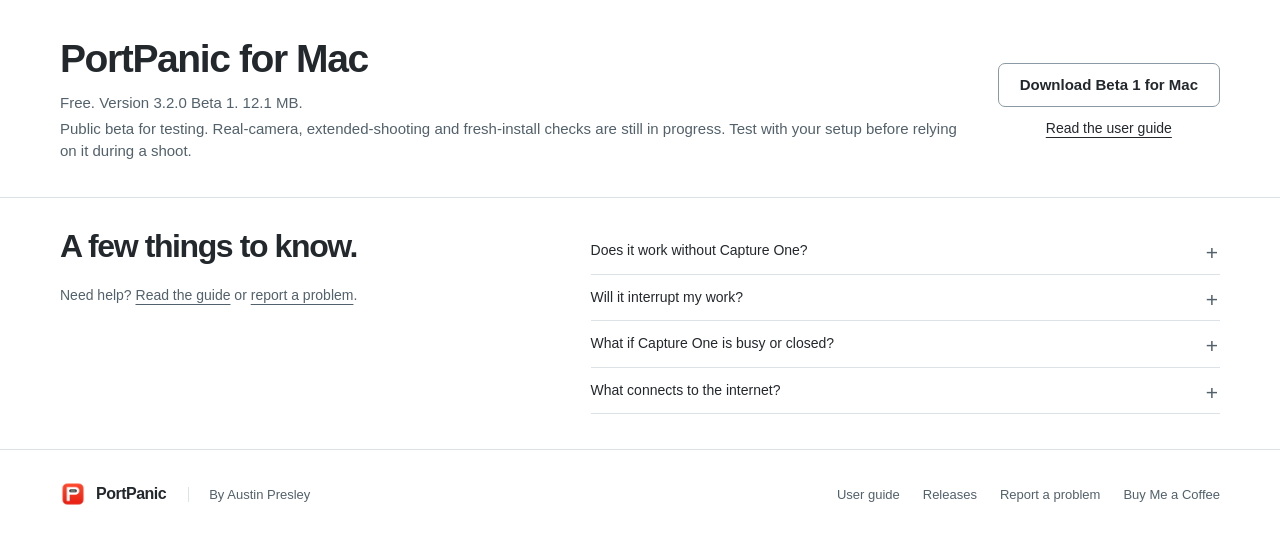
==== commit 35f35316: "Prepare Beta 2 download page and current Settings guide" ====
--- a/docs/index.html
+++ b/docs/index.html
@@ -35,8 +35,8 @@
       <div class="hero-copy">
         <h1 id="hero-title">Know when<br> your tether drops.</h1>
         <p class="intro">A red glow and a repeating sound when your camera disconnects from Capture One.</p>
-        <div class="hero-actions"><a id="hero-action" class="button primary" href="https://github.com/austinpresley/PortPanic-Releases/releases/download/v3.0.0-beta.3-451/PortPanic-3.0.0-451-beta.dmg">Download Beta 3 for Mac</a><a class="secondary-link" href="#download" data-section-link>Download beta</a></div>
-        <p id="hero-availability" class="availability"><span class="availability-desktop">Free. Version 3.0.0 Beta 3.</span><span class="availability-mobile">Free. Version 3.0.0 Beta 3.</span></p>
+        <div class="hero-actions"><a id="hero-action" class="button primary" href="https://github.com/austinpresley/PortPanic-Releases/releases/download/v3.2.0-beta.2-469/PortPanic-3.2.0-469-beta.dmg">Download Beta 2 for Mac</a><a class="secondary-link" href="#download" data-section-link>Download beta</a></div>
+        <p id="hero-availability" class="availability"><span class="availability-desktop">Free. Version 3.2.0 Beta 2.</span><span class="availability-mobile">Free. Version 3.2.0 Beta 2.</span></p>
       </div>
       <div class="demo-area" id="try-it" data-plugged="true" aria-labelledby="demo-title">
         <div class="demo-toolbar"><h2 id="demo-title" tabindex="-1">Interactive preview</h2><div class="demo-controls"><button type="button" id="demo-sound" aria-label="Enable preview sound" aria-pressed="false" data-muted="true"><svg viewBox="0 0 20 20" aria-hidden="true"><path d="M3 8h4l4-4v12l-4-4H3z"/><path class="sound-waves" d="M14 7a5 5 0 0 1 0 6m2-9a9 9 0 0 1 0 12"/><path class="sound-slash" d="m14 7 4 6m0-6-4 6"/></svg><span>Sound off</span></button><button type="button" id="demo-reset"><svg viewBox="0 0 20 20" aria-hidden="true"><path d="M4 6a7 7 0 1 1-1 6M4 2v5h5"/></svg>Reset</button></div></div>
@@ -119,7 +119,7 @@
       <p class="quiet-caption">The rest of the time, PortPanic stays in your menu bar.</p>
     </section>
     <section class="settings-band" aria-labelledby="settings-title"><div class="settings-layout wrap"><div class="settings-copy"><h2 id="settings-title">Set it up for your shoot.</h2><p>Choose your sounds, colors, displays and audio output. Test both alerts without pulling a cable.</p><p class="privacy">Monitoring stays on your Mac.<br>No account or analytics.</p><p class="update-caption">Daily update checks are on by default.<br>Turn them off in Settings. You choose when to install.</p></div><figure class="settings-figure"><button type="button" id="settings-enlarge" aria-label="View PortPanic Settings at full size"><img src="assets/alerts-settings-440.png" width="620" height="708" alt="Native PortPanic Alerts settings with Swell and Bloom sounds, Loss and Recovery previews, and shared light controls." loading="lazy"><span class="image-hint">View Settings</span></button></figure></div></section>
-    <section id="download" class="release wrap" aria-labelledby="release-title"><div><h2 id="release-title" tabindex="-1">PortPanic for Mac</h2><p id="download-status">Free. Version 3.0.0 Beta 3.</p><p id="release-detail">Public beta for testing. Real-camera, extended-shooting and fresh-install checks are still in progress. Test with your setup before relying on it during a shoot.</p></div><div class="release-actions"><a id="download-link" class="button outline" href="https://github.com/austinpresley/PortPanic-Releases/releases/download/v3.0.0-beta.3-451/PortPanic-3.0.0-451-beta.dmg">Download Beta 3 for Mac</a><a href="guide.html">Read the user guide</a></div></section>
+    <section id="download" class="release wrap" aria-labelledby="release-title"><div><h2 id="release-title" tabindex="-1">PortPanic for Mac</h2><p id="download-status">Free. Version 3.2.0 Beta 2.</p><p id="release-detail">Public beta for testing. Real-camera, extended-shooting and fresh-install checks are still in progress. Test with your setup before relying on it during a shoot.</p></div><div class="release-actions"><a id="download-link" class="button outline" href="https://github.com/austinpresley/PortPanic-Releases/releases/download/v3.2.0-beta.2-469/PortPanic-3.2.0-469-beta.dmg">Download Beta 2 for Mac</a><a href="guide.html">Read the user guide</a></div></section>
     <section id="questions" class="questions wrap" aria-labelledby="questions-title"><div><h2 id="questions-title" tabindex="-1">A few things to know.</h2><p class="help-line">Need help? <a href="guide.html">Read the guide</a> or <a href="https://github.com/austinpresley/PortPanic-Releases/issues/new?template=bug_report.yml">report a problem</a>.</p></div><div class="question-list">
       <details><summary>Does it work without Capture One?</summary><p>No. PortPanic reads Capture One's tethered-camera list. USB events can detect a cable drop sooner. Capture One 16.x is required.</p></details>
       <details><summary>Will it interrupt my work?</summary><p>The alert leaves keyboard focus in the app you are using. Clicks pass through the glow. Only Dismiss takes a click.</p></details>
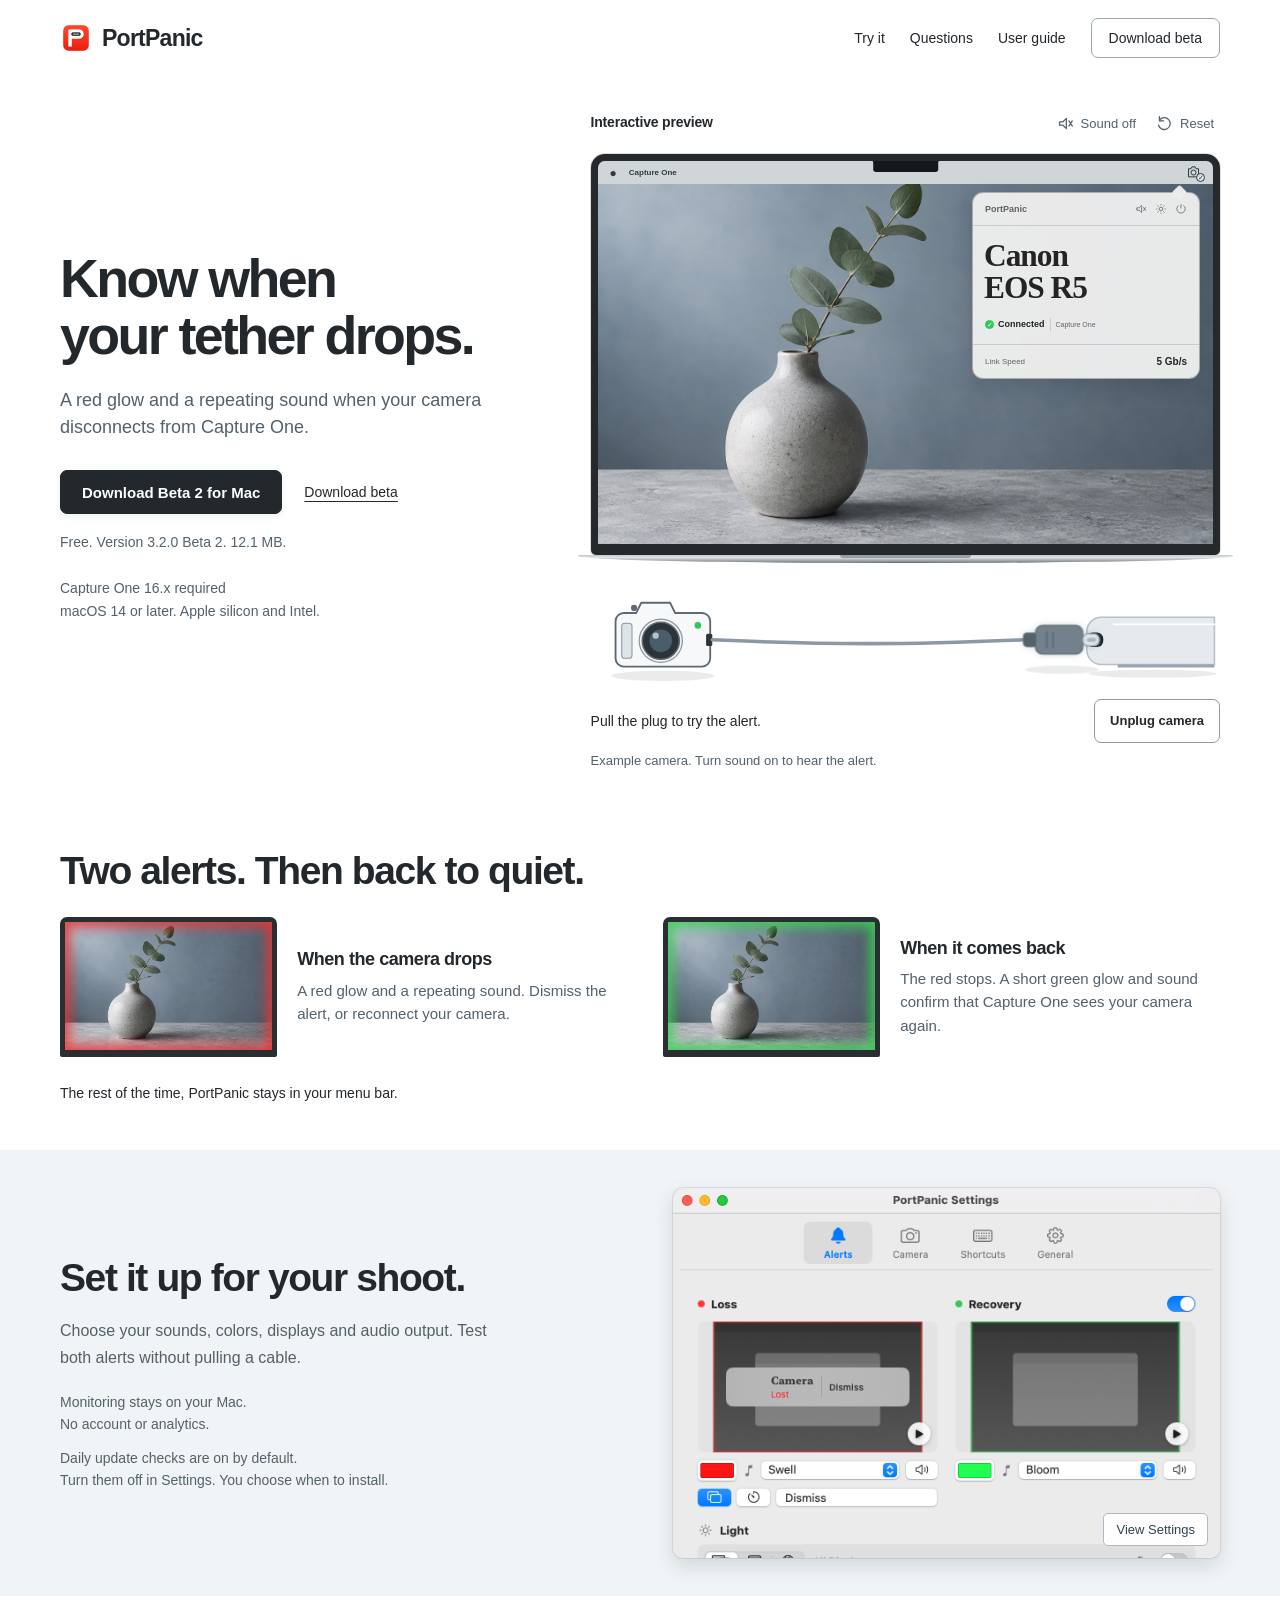
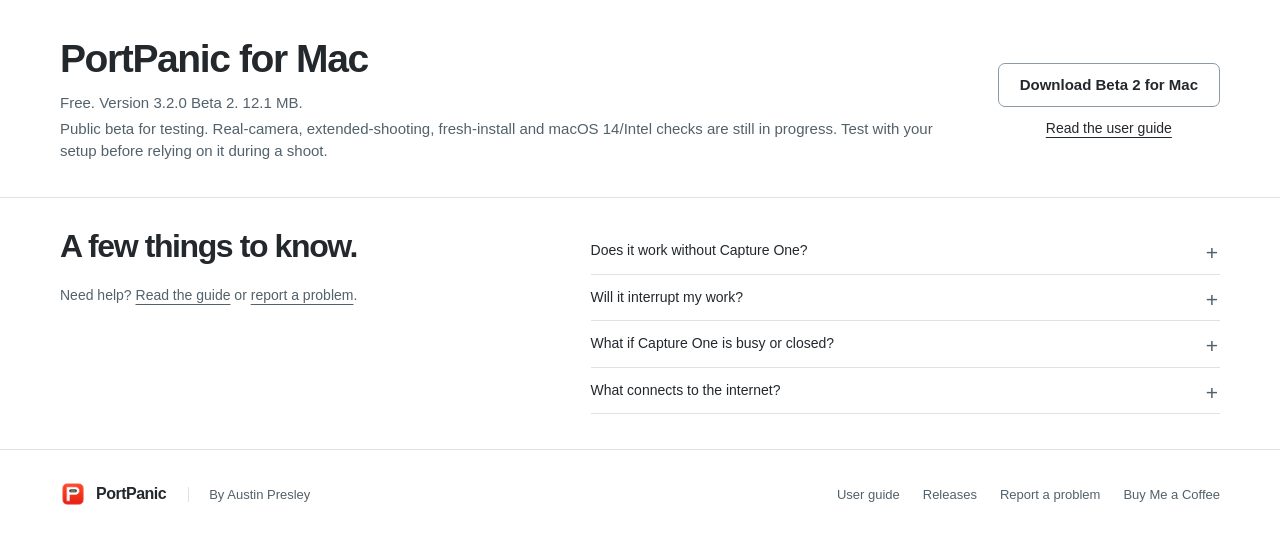
==== commit 3904c319: "Update the site and guide for PortPanic 3.2.0 Beta 3" ====
--- a/docs/index.html
+++ b/docs/index.html
@@ -35,8 +35,8 @@
       <div class="hero-copy">
         <h1 id="hero-title">Know when<br> your tether drops.</h1>
         <p class="intro">A red glow and a repeating sound when your camera disconnects from Capture One.</p>
-        <div class="hero-actions"><a id="hero-action" class="button primary" href="https://github.com/austinpresley/PortPanic-Releases/releases/download/v3.2.0-beta.2-469/PortPanic-3.2.0-469-beta.dmg">Download Beta 2 for Mac</a><a class="secondary-link" href="#download" data-section-link>Download beta</a></div>
-        <p id="hero-availability" class="availability"><span class="availability-desktop">Free. Version 3.2.0 Beta 2.</span><span class="availability-mobile">Free. Version 3.2.0 Beta 2.</span></p>
+        <div class="hero-actions"><a id="hero-action" class="button primary" href="https://github.com/austinpresley/PortPanic-Releases/releases/download/v3.2.0-beta.3-474/PortPanic-3.2.0-474-beta.dmg">Download Beta 3 for Mac</a><a class="secondary-link" href="#download" data-section-link>Download beta</a></div>
+        <p id="hero-availability" class="availability"><span class="availability-desktop">Free. Version 3.2.0 Beta 3.</span><span class="availability-mobile">Free. Version 3.2.0 Beta 3.</span></p>
       </div>
       <div class="demo-area" id="try-it" data-plugged="true" aria-labelledby="demo-title">
         <div class="demo-toolbar"><h2 id="demo-title" tabindex="-1">Interactive preview</h2><div class="demo-controls"><button type="button" id="demo-sound" aria-label="Enable preview sound" aria-pressed="false" data-muted="true"><svg viewBox="0 0 20 20" aria-hidden="true"><path d="M3 8h4l4-4v12l-4-4H3z"/><path class="sound-waves" d="M14 7a5 5 0 0 1 0 6m2-9a9 9 0 0 1 0 12"/><path class="sound-slash" d="m14 7 4 6m0-6-4 6"/></svg><span>Sound off</span></button><button type="button" id="demo-reset"><svg viewBox="0 0 20 20" aria-hidden="true"><path d="M4 6a7 7 0 1 1-1 6M4 2v5h5"/></svg>Reset</button></div></div>
@@ -118,8 +118,8 @@
       <div class="alert-pair"><article><div class="alert-sample loss-sample" aria-hidden="true"><img src="assets/studio-still-life.jpg" width="1536" height="1024" alt="" loading="lazy"></div><div><h3>When the camera drops</h3><p>A red glow and a repeating sound. Dismiss the alert, or reconnect your camera.</p></div></article><article><div class="alert-sample recovery-sample" aria-hidden="true"><img src="assets/studio-still-life.jpg" width="1536" height="1024" alt="" loading="lazy"></div><div><h3>When it comes back</h3><p>The red stops. A short green glow and sound confirm that Capture One sees your camera again.</p></div></article></div>
       <p class="quiet-caption">The rest of the time, PortPanic stays in your menu bar.</p>
     </section>
-    <section class="settings-band" aria-labelledby="settings-title"><div class="settings-layout wrap"><div class="settings-copy"><h2 id="settings-title">Set it up for your shoot.</h2><p>Choose your sounds, colors, displays and audio output. Test both alerts without pulling a cable.</p><p class="privacy">Monitoring stays on your Mac.<br>No account or analytics.</p><p class="update-caption">Daily update checks are on by default.<br>Turn them off in Settings. You choose when to install.</p></div><figure class="settings-figure"><button type="button" id="settings-enlarge" aria-label="View PortPanic Settings at full size"><img src="assets/alerts-settings-440.png" width="620" height="708" alt="Native PortPanic Alerts settings with Swell and Bloom sounds, Loss and Recovery previews, and shared light controls." loading="lazy"><span class="image-hint">View Settings</span></button></figure></div></section>
-    <section id="download" class="release wrap" aria-labelledby="release-title"><div><h2 id="release-title" tabindex="-1">PortPanic for Mac</h2><p id="download-status">Free. Version 3.2.0 Beta 2.</p><p id="release-detail">Public beta for testing. Real-camera, extended-shooting and fresh-install checks are still in progress. Test with your setup before relying on it during a shoot.</p></div><div class="release-actions"><a id="download-link" class="button outline" href="https://github.com/austinpresley/PortPanic-Releases/releases/download/v3.2.0-beta.2-469/PortPanic-3.2.0-469-beta.dmg">Download Beta 2 for Mac</a><a href="guide.html">Read the user guide</a></div></section>
+    <section class="settings-band" aria-labelledby="settings-title"><div class="settings-layout wrap"><div class="settings-copy"><h2 id="settings-title">Set it up for your shoot.</h2><p>Choose your sounds, colors, displays and audio output. Test both alerts without pulling a cable.</p><p class="privacy">Monitoring stays on your Mac.<br>No account or analytics.</p><p class="update-caption">Daily update checks are on by default.<br>Turn them off in Settings. You choose when to install.</p></div><figure class="settings-figure"><button type="button" id="settings-enlarge" aria-label="View PortPanic Settings at full size"><img src="assets/alerts-settings-beta3.png" width="620" height="708" alt="Native PortPanic Alerts settings with Swell and Bloom sounds, Loss and Recovery previews, and shared light controls." loading="lazy"><span class="image-hint">View Settings</span></button></figure></div></section>
+    <section id="download" class="release wrap" aria-labelledby="release-title"><div><h2 id="release-title" tabindex="-1">PortPanic for Mac</h2><p id="download-status">Free. Version 3.2.0 Beta 3.</p><p id="release-detail">Public beta for testing. Real-camera, extended-shooting and fresh-install and macOS 14/Intel checks are still in progress. Test with your setup before relying on it during a shoot.</p></div><div class="release-actions"><a id="download-link" class="button outline" href="https://github.com/austinpresley/PortPanic-Releases/releases/download/v3.2.0-beta.3-474/PortPanic-3.2.0-474-beta.dmg">Download Beta 3 for Mac</a><a href="guide.html">Read the user guide</a></div></section>
     <section id="questions" class="questions wrap" aria-labelledby="questions-title"><div><h2 id="questions-title" tabindex="-1">A few things to know.</h2><p class="help-line">Need help? <a href="guide.html">Read the guide</a> or <a href="https://github.com/austinpresley/PortPanic-Releases/issues/new?template=bug_report.yml">report a problem</a>.</p></div><div class="question-list">
       <details><summary>Does it work without Capture One?</summary><p>No. PortPanic reads Capture One's tethered-camera list. USB events can detect a cable drop sooner. Capture One 16.x is required.</p></details>
       <details><summary>Will it interrupt my work?</summary><p>The alert leaves keyboard focus in the app you are using. Clicks pass through the glow. Only Dismiss takes a click.</p></details>
@@ -128,5 +128,5 @@
     </div></section>
   </main>
   <footer class="footer wrap"><a class="brand" href="./"><img src="assets/icon.png" width="26" height="26" alt=""><span>PortPanic</span></a><p>By Austin Presley</p><nav aria-label="Footer"><a href="guide.html">User guide</a><a href="https://github.com/austinpresley/PortPanic-Releases/releases">Releases</a><a href="https://github.com/austinpresley/PortPanic-Releases/issues/new?template=bug_report.yml">Report a problem</a><a href="https://buymeacoffee.com/apresley">Buy Me a Coffee</a></nav></footer>
-  <dialog class="settings-dialog" id="settings-dialog" aria-labelledby="settings-dialog-title"><div class="image-toolbar"><h2 id="settings-dialog-title">PortPanic Settings</h2><button type="button" id="settings-close">Close</button></div><div class="settings-image-scroll"><img src="assets/alerts-settings-440.png" width="620" height="708" alt="Full native PortPanic Alerts settings window."></div></dialog>
+  <dialog class="settings-dialog" id="settings-dialog" aria-labelledby="settings-dialog-title"><div class="image-toolbar"><h2 id="settings-dialog-title">PortPanic Settings</h2><button type="button" id="settings-close">Close</button></div><div class="settings-image-scroll"><img src="assets/alerts-settings-beta3.png" width="620" height="708" alt="Full native PortPanic Alerts settings window."></div></dialog>
 </body></html>
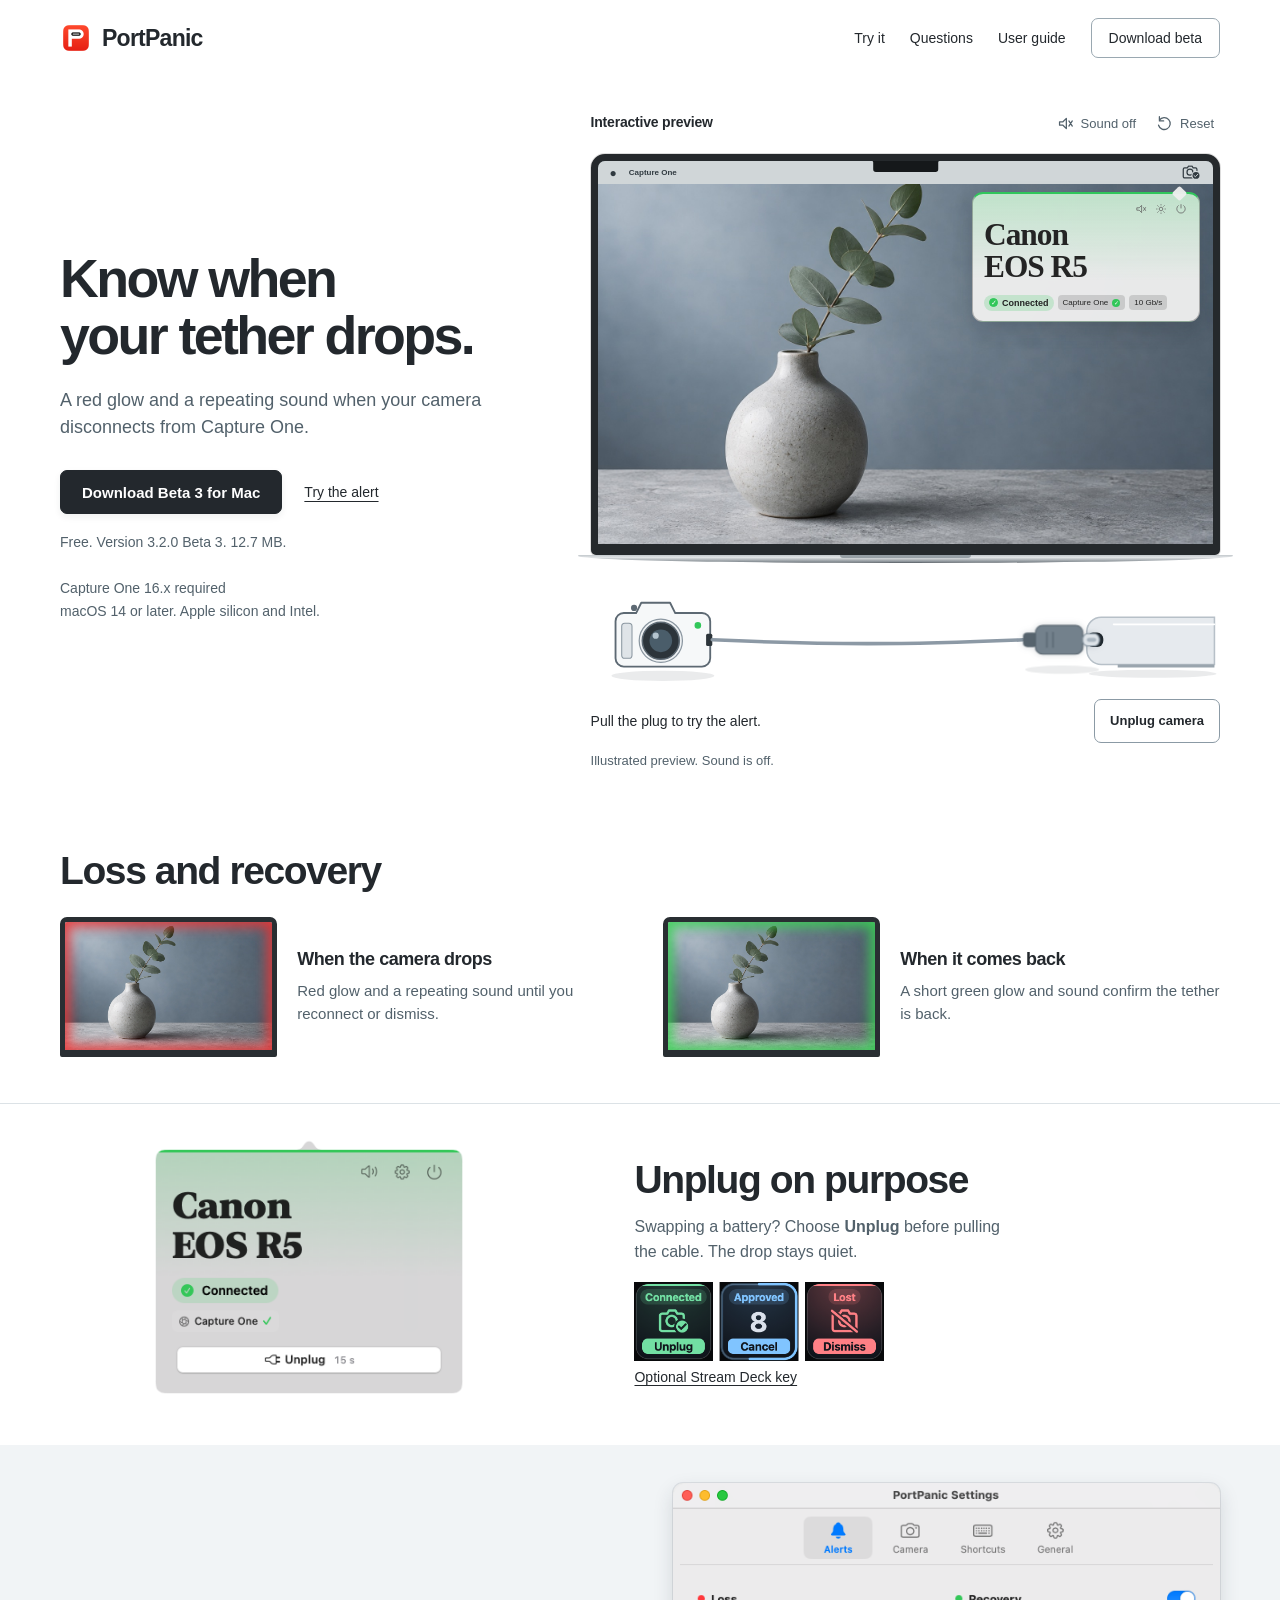
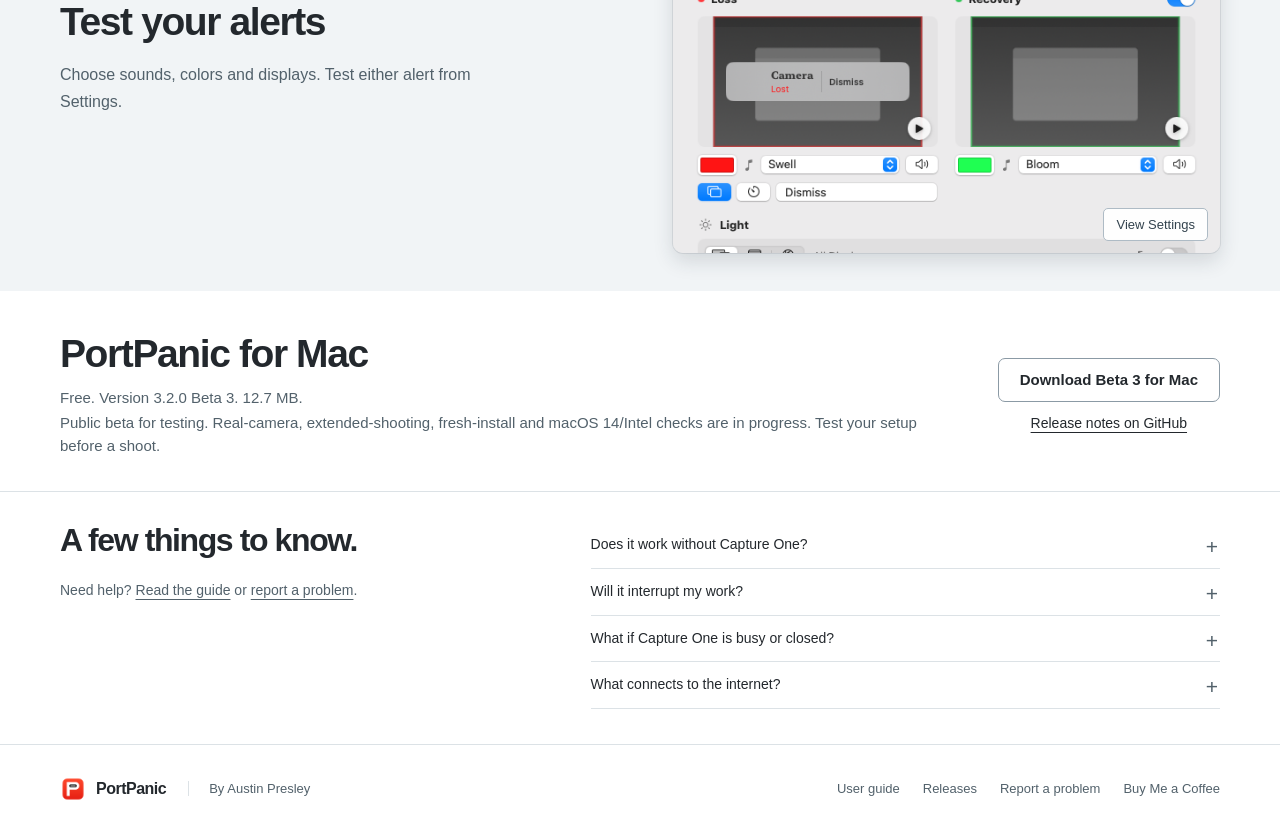
==== commit ec98651a: "Refresh public PortPanic Beta 3 visuals" ====
--- a/docs/index.html
+++ b/docs/index.html
@@ -10,19 +10,19 @@
   <meta property="og:url" content="https://austinpresley.github.io/PortPanic-Releases/">
   <meta property="og:title" content="PortPanic | Camera tether alerts for Capture One">
   <meta property="og:description" content="Know when your tether drops. Free public beta for Mac, with camera tether alerts for Capture One.">
-  <meta property="og:image" content="https://austinpresley.github.io/PortPanic-Releases/assets/portpanic-social-cover-v1.png">
+  <meta property="og:image" content="https://austinpresley.github.io/PortPanic-Releases/assets/portpanic-beta3-cover.png">
   <meta property="og:image:type" content="image/png">
-  <meta property="og:image:width" content="1732">
-  <meta property="og:image:height" content="908">
-  <meta property="og:image:alt" content="Red PortPanic cover with the app icon, one continuous USB-C cable, and the words Camera tether alerts for Capture One, Free for Mac and Public beta.">
+  <meta property="og:image:width" content="1200">
+  <meta property="og:image:height" content="630">
+  <meta property="og:image:alt" content="PortPanic 3.2.0 Beta 3. The Connected menu shows Unplug, beside Alerts settings with red Loss and green Recovery previews.">
   <meta name="twitter:card" content="summary_large_image">
   <meta name="twitter:title" content="PortPanic | Camera tether alerts for Capture One">
   <meta name="twitter:description" content="Know when your tether drops. Free public beta for Mac, with camera tether alerts for Capture One.">
-  <meta name="twitter:image" content="https://austinpresley.github.io/PortPanic-Releases/assets/portpanic-social-cover-v1.png">
-  <meta name="twitter:image:alt" content="Red PortPanic cover with the app icon, one continuous USB-C cable, and the words Camera tether alerts for Capture One, Free for Mac and Public beta.">
+  <meta name="twitter:image" content="https://austinpresley.github.io/PortPanic-Releases/assets/portpanic-beta3-cover.png">
+  <meta name="twitter:image:alt" content="PortPanic 3.2.0 Beta 3. The Connected menu shows Unplug, beside Alerts settings with red Loss and green Recovery previews.">
   <title>PortPanic | Camera tether alerts for Capture One</title>
-  <link rel="icon" href="assets/icon.png"><link rel="stylesheet" href="styles.css?v=coffee-1">
-  <script type="module" src="app.js?v=beta-1"></script>
+  <link rel="icon" href="assets/icon.png"><link rel="stylesheet" href="styles.css?v=beta3-refresh">
+  <script type="module" src="app.js?v=beta3-refresh"></script>
 </head>
 <body>
   <a class="skip-link" href="#main">Skip to content</a>
@@ -35,21 +35,20 @@
       <div class="hero-copy">
         <h1 id="hero-title">Know when<br> your tether drops.</h1>
         <p class="intro">A red glow and a repeating sound when your camera disconnects from Capture One.</p>
-        <div class="hero-actions"><a id="hero-action" class="button primary" href="https://github.com/austinpresley/PortPanic-Releases/releases/download/v3.2.0-beta.3-474/PortPanic-3.2.0-474-beta.dmg">Download Beta 3 for Mac</a><a class="secondary-link" href="#download" data-section-link>Download beta</a></div>
+        <div class="hero-actions"><a id="hero-action" class="button primary" href="https://github.com/austinpresley/PortPanic-Releases/releases/download/v3.2.0-beta.3-474/PortPanic-3.2.0-474-beta.dmg">Download Beta 3 for Mac</a><a class="secondary-link" href="#try-it" data-section-link>Try the alert</a></div>
         <p id="hero-availability" class="availability"><span class="availability-desktop">Free. Version 3.2.0 Beta 3.</span><span class="availability-mobile">Free. Version 3.2.0 Beta 3.</span></p>
       </div>
       <div class="demo-area" id="try-it" data-plugged="true" aria-labelledby="demo-title">
         <div class="demo-toolbar"><h2 id="demo-title" tabindex="-1">Interactive preview</h2><div class="demo-controls"><button type="button" id="demo-sound" aria-label="Enable preview sound" aria-pressed="false" data-muted="true"><svg viewBox="0 0 20 20" aria-hidden="true"><path d="M3 8h4l4-4v12l-4-4H3z"/><path class="sound-waves" d="M14 7a5 5 0 0 1 0 6m2-9a9 9 0 0 1 0 12"/><path class="sound-slash" d="m14 7 4 6m0-6-4 6"/></svg><span>Sound off</span></button><button type="button" id="demo-reset"><svg viewBox="0 0 20 20" aria-hidden="true"><path d="M4 6a7 7 0 1 1-1 6M4 2v5h5"/></svg>Reset</button></div></div>
         <div class="demo-stage"><span class="demo-ambient" aria-hidden="true"></span>
           <div class="demo-screen" id="demo-screen" data-state="connected" data-alert="none" role="group" aria-label="Example PortPanic camera status" aria-describedby="demo-caption">
-            <div class="screen-menu"><span class="menu-apple" aria-hidden="true">●</span><span>Capture One</span><span class="menu-camera" id="menu-camera" data-symbol="connected" aria-hidden="true"><svg viewBox="0 0 24 24"><path d="M8 6 9.5 3h5L16 6h4v13H4V6Z"/><circle cx="12" cy="12" r="4"/></svg></span></div>
+            <div class="screen-menu"><span class="menu-apple" aria-hidden="true">●</span><span>Capture One</span><span class="menu-camera" id="menu-camera" data-symbol="connected" aria-hidden="true"><svg viewBox="0 0 22 16"><defs><mask id="camera-badge-moat"><path fill="white" d="M0 0h22v16H0z"/><circle cx="16.5" cy="11.2" r="5.1" fill="black"/></mask></defs><g mask="url(#camera-badge-moat)"><path d="M2.5 12.5v-8A1.5 1.5 0 0 1 4 3h3l1.2-2h4l1.2 2H16a1.5 1.5 0 0 1 1.5 1.5v8A1.5 1.5 0 0 1 16 14H4a1.5 1.5 0 0 1-1.5-1.5Z"/><circle cx="9.85" cy="7.65" r="3.25"/></g><circle class="menu-badge" cx="16.5" cy="11.2" r="3.8"/><path class="menu-badge-mark connected" d="m14.3 11.3 1.5 1.4 2.8-2.9"/><path class="menu-badge-mark lost" d="M16.5 9.3v1.8m0 1.7v.1"/></svg></span></div>
             <img class="session-art" src="assets/studio-still-life.jpg" width="1536" height="1024" alt="" fetchpriority="high">
             <div class="demo-card">
-              <div class="card-top"><span>PortPanic</span><span class="card-tools" aria-hidden="true"><svg class="card-speaker" viewBox="0 0 20 20"><path d="M3 8h4l4-4v12l-4-4H3zM14 7l4 6m0-6-4 6"/></svg><svg viewBox="0 0 20 20"><circle cx="10" cy="10" r="3"/><path d="M10 2v2m0 12v2M2 10h2m12 0h2M4 4l2 2m8 8 2 2M4 16l2-2m8-8 2-2"/></svg><svg viewBox="0 0 20 20"><path d="M10 2v7m-4-5a7 7 0 1 0 8 0"/></svg></span></div>
+              <div class="card-top" aria-hidden="true"><span class="card-tools"><svg class="card-speaker" viewBox="0 0 20 20"><path d="M3 8h4l4-4v12l-4-4H3zM14 7a5 5 0 0 1 0 6m2-9a9 9 0 0 1 0 12"/></svg><svg viewBox="0 0 20 20"><circle cx="10" cy="10" r="3"/><path d="M10 2v2m0 12v2M2 10h2m12 0h2M4 4l2 2m8 8 2 2M4 16l2-2m8-8 2-2"/></svg><svg viewBox="0 0 20 20"><path d="M10 2v7m-4-5a7 7 0 1 0 8 0"/></svg></span></div>
               <div class="camera-name" id="camera-name"><span>Canon</span><span>EOS R5</span></div>
-              <div class="card-status-row"><span class="status-symbol" id="card-status-symbol" data-symbol="connected" aria-hidden="true"></span><strong id="card-status-text">Connected</strong><span class="status-separator" aria-hidden="true"></span><span id="card-source">Capture One</span></div>
-              <div class="card-foot" id="card-speed-row"><span>Link Speed</span><strong>5 Gb/s</strong></div>
-              <div class="card-foot" id="card-loss-row" hidden><span id="card-notice"></span><button id="card-dismiss" type="button" data-dismiss-preview>Dismiss</button></div>
+              <div class="card-status-row"><span class="status-pill"><span class="status-symbol" id="card-status-symbol" data-symbol="connected" aria-hidden="true"></span><strong id="card-status-text">Connected</strong></span><span id="card-source">Capture One</span><span id="card-speed-row" aria-label="Link Speed 10 gigabits per second">10 Gb/s</span></div>
+              <div class="card-foot" id="card-loss-row" hidden><button id="card-dismiss" type="button" data-dismiss-preview>Dismiss</button></div>
             </div>
             <svg class="display-glow" aria-hidden="true" focusable="false" preserveAspectRatio="none">
               <defs>
@@ -68,7 +67,7 @@
                 <g class="glow-halo-expanded"><use href="#display-exterior" filter="url(#glow-expanded-filter)" opacity=".62"/></g>
               </g>
             </svg>
-            <div class="demo-dismiss" id="overlay-dismiss" hidden><div class="dismiss-context"><strong class="dismiss-camera">Canon EOS R5</strong><div class="dismiss-status"><span class="dismiss-symbol" aria-hidden="true">!</span><strong>Lost</strong><span class="dismiss-source">Capture One</span></div></div><div class="dismiss-action"><button type="button" data-dismiss-preview aria-label="Dismiss example alert for Canon EOS R5">Dismiss</button></div></div>
+            <div class="demo-dismiss" id="overlay-dismiss" hidden><div class="dismiss-context"><strong class="dismiss-camera">Canon EOS R5</strong><div class="dismiss-status"><svg class="dismiss-symbol" viewBox="0 0 24 24" aria-hidden="true"><path d="M4 8v11h14M6 6h2l2-3h5l2 3h3v10m-9-6a4 4 0 0 1 5 5M3 3l18 18"/></svg><strong>Lost</strong><span class="dismiss-source">Capture One</span></div></div><div class="dismiss-action"><button type="button" data-dismiss-preview aria-label="Dismiss example alert for Canon EOS R5">Dismiss</button></div></div>
           </div>
           <div class="computer-base" aria-hidden="true"></div>
         </div>
@@ -107,26 +106,29 @@
             </svg></button>
           <div class="tether-actions"><p id="tether-action" aria-live="polite">Pull the plug to try the alert.</p><button type="button" class="button outline" id="tether-action-button">Unplug camera</button></div>
         </div>
-        <p class="demo-caption" id="demo-caption">Example camera. Turn sound on to hear the alert.</p>
+        <p class="demo-caption" id="demo-caption">Illustrated preview. Sound is off.</p>
         <p class="sound-feedback" id="sound-feedback" role="status"></p>
         <audio id="loss-audio" src="assets/sounds/swell.wav" preload="auto" loop></audio><audio id="recovery-audio" src="assets/sounds/bloom.wav" preload="auto"></audio>
       </div>
       <p class="compatibility">Capture One 16.x required<br>macOS 14 or later. Apple silicon and Intel.</p>
     </section>
     <section id="how-it-works" class="how wrap" aria-labelledby="how-title">
-      <h2 id="how-title">Two alerts. Then back to quiet.</h2>
-      <div class="alert-pair"><article><div class="alert-sample loss-sample" aria-hidden="true"><img src="assets/studio-still-life.jpg" width="1536" height="1024" alt="" loading="lazy"></div><div><h3>When the camera drops</h3><p>A red glow and a repeating sound. Dismiss the alert, or reconnect your camera.</p></div></article><article><div class="alert-sample recovery-sample" aria-hidden="true"><img src="assets/studio-still-life.jpg" width="1536" height="1024" alt="" loading="lazy"></div><div><h3>When it comes back</h3><p>The red stops. A short green glow and sound confirm that Capture One sees your camera again.</p></div></article></div>
-      <p class="quiet-caption">The rest of the time, PortPanic stays in your menu bar.</p>
+      <h2 id="how-title">Loss and recovery</h2>
+      <div class="alert-pair"><article><div class="alert-sample loss-sample" aria-hidden="true"><img src="assets/studio-still-life.jpg" width="1536" height="1024" alt="" loading="lazy"></div><div><h3>When the camera drops</h3><p>Red glow and a repeating sound until you reconnect or dismiss.</p></div></article><article><div class="alert-sample recovery-sample" aria-hidden="true"><img src="assets/studio-still-life.jpg" width="1536" height="1024" alt="" loading="lazy"></div><div><h3>When it comes back</h3><p>A short green glow and sound confirm the tether is back.</p></div></article></div>
     </section>
-    <section class="settings-band" aria-labelledby="settings-title"><div class="settings-layout wrap"><div class="settings-copy"><h2 id="settings-title">Set it up for your shoot.</h2><p>Choose your sounds, colors, displays and audio output. Test both alerts without pulling a cable.</p><p class="privacy">Monitoring stays on your Mac.<br>No account or analytics.</p><p class="update-caption">Daily update checks are on by default.<br>Turn them off in Settings. You choose when to install.</p></div><figure class="settings-figure"><button type="button" id="settings-enlarge" aria-label="View PortPanic Settings at full size"><img src="assets/alerts-settings-beta3.png" width="620" height="708" alt="Native PortPanic Alerts settings with Swell and Bloom sounds, Loss and Recovery previews, and shared light controls." loading="lazy"><span class="image-hint">View Settings</span></button></figure></div></section>
-    <section id="download" class="release wrap" aria-labelledby="release-title"><div><h2 id="release-title" tabindex="-1">PortPanic for Mac</h2><p id="download-status">Free. Version 3.2.0 Beta 3.</p><p id="release-detail">Public beta for testing. Real-camera, extended-shooting and fresh-install and macOS 14/Intel checks are still in progress. Test with your setup before relying on it during a shoot.</p></div><div class="release-actions"><a id="download-link" class="button outline" href="https://github.com/austinpresley/PortPanic-Releases/releases/download/v3.2.0-beta.3-474/PortPanic-3.2.0-474-beta.dmg">Download Beta 3 for Mac</a><a href="guide.html">Read the user guide</a></div></section>
+    <section class="unplug wrap" aria-labelledby="unplug-title">
+      <picture class="unplug-menu"><source media="(prefers-color-scheme: dark)" srcset="assets/unplug-beta3-dark.png"><img src="assets/unplug-beta3-light.png" width="366" height="296" alt="PortPanic's Connected menu showing a Canon EOS R5 and the Unplug button with a 15-second window." loading="lazy"></picture>
+      <div><h2 id="unplug-title">Unplug on purpose</h2><p>Swapping a battery? Choose <strong>Unplug</strong> before pulling the cable. The drop stays quiet.</p><a class="stream-deck-link" href="guide.html#stream-deck"><img src="assets/stream-deck-beta3.png" width="456" height="144" alt="PortPanic Control key showing Connected, the approval countdown, and Lost." loading="lazy"><span>Optional Stream Deck key</span></a></div>
+    </section>
+    <section class="settings-band" aria-labelledby="settings-title"><div class="settings-layout wrap"><div class="settings-copy"><h2 id="settings-title">Test your alerts</h2><p>Choose sounds, colors and displays. Test either alert from Settings.</p></div><figure class="settings-figure"><button type="button" id="settings-enlarge" aria-label="View PortPanic Settings at full size"><picture><source media="(prefers-color-scheme: dark)" srcset="assets/alerts-settings-beta3-dark.png"><img src="assets/alerts-settings-beta3.png" width="620" height="708" alt="PortPanic Alerts settings with Loss and Recovery previews and sound and color controls." loading="lazy"></picture><span class="image-hint">View Settings</span></button></figure></div></section>
+    <section id="download" class="release wrap" aria-labelledby="release-title"><div><h2 id="release-title" tabindex="-1">PortPanic for Mac</h2><p id="download-status">Free. Version 3.2.0 Beta 3.</p><p id="release-detail">Public beta for testing. Real-camera, extended-shooting, fresh-install and macOS 14/Intel checks are in progress. Test your setup before a shoot.</p></div><div class="release-actions"><a id="download-link" class="button outline" href="https://github.com/austinpresley/PortPanic-Releases/releases/download/v3.2.0-beta.3-474/PortPanic-3.2.0-474-beta.dmg">Download Beta 3 for Mac</a><a href="https://github.com/austinpresley/PortPanic-Releases/releases">Release notes on GitHub</a></div></section>
     <section id="questions" class="questions wrap" aria-labelledby="questions-title"><div><h2 id="questions-title" tabindex="-1">A few things to know.</h2><p class="help-line">Need help? <a href="guide.html">Read the guide</a> or <a href="https://github.com/austinpresley/PortPanic-Releases/issues/new?template=bug_report.yml">report a problem</a>.</p></div><div class="question-list">
       <details><summary>Does it work without Capture One?</summary><p>No. PortPanic reads Capture One's tethered-camera list. USB events can detect a cable drop sooner. Capture One 16.x is required.</p></details>
       <details><summary>Will it interrupt my work?</summary><p>The alert leaves keyboard focus in the app you are using. Clicks pass through the glow. Only Dismiss takes a click.</p></details>
       <details><summary>What if Capture One is busy or closed?</summary><p>If Capture One stops answering, PortPanic shows the last known status. That warning alone does not trigger a camera loss alert. Quitting Capture One or closing your session or catalog leaves PortPanic quiet.</p></details>
-      <details><summary>What connects to the internet?</summary><p>The updater fetches release information and downloads. Camera monitoring, logs and diagnostic exports stay on your Mac. There is no analytics or system profiling.</p></details>
+      <details><summary>What connects to the internet?</summary><p>Only updates and release notes. Camera monitoring and logs stay on your Mac. No account or analytics.</p></details>
     </div></section>
   </main>
   <footer class="footer wrap"><a class="brand" href="./"><img src="assets/icon.png" width="26" height="26" alt=""><span>PortPanic</span></a><p>By Austin Presley</p><nav aria-label="Footer"><a href="guide.html">User guide</a><a href="https://github.com/austinpresley/PortPanic-Releases/releases">Releases</a><a href="https://github.com/austinpresley/PortPanic-Releases/issues/new?template=bug_report.yml">Report a problem</a><a href="https://buymeacoffee.com/apresley">Buy Me a Coffee</a></nav></footer>
-  <dialog class="settings-dialog" id="settings-dialog" aria-labelledby="settings-dialog-title"><div class="image-toolbar"><h2 id="settings-dialog-title">PortPanic Settings</h2><button type="button" id="settings-close">Close</button></div><div class="settings-image-scroll"><img src="assets/alerts-settings-beta3.png" width="620" height="708" alt="Full native PortPanic Alerts settings window."></div></dialog>
+  <dialog class="settings-dialog" id="settings-dialog" aria-labelledby="settings-dialog-title"><div class="image-toolbar"><h2 id="settings-dialog-title">PortPanic Settings</h2><button type="button" id="settings-close">Close</button></div><div class="settings-image-scroll"><picture><source media="(prefers-color-scheme: dark)" srcset="assets/alerts-settings-beta3-dark.png"><img src="assets/alerts-settings-beta3.png" width="620" height="708" alt="Full native PortPanic Alerts settings window."></picture></div></dialog>
 </body></html>
--- a/docs/styles.css
+++ b/docs/styles.css
@@ -62,30 +62,33 @@
 .screen-menu{height:25px;background:var(--preview-menu);display:flex;align-items:center;gap:12px;padding:0 12px;position:relative;z-index:2;font-size:9px;color:var(--preview-menu-ink);font-weight:650}
 
 .menu-apple{font-size:12px}
-.menu-camera{margin-left:auto;display:flex;align-items:center;position:relative}
-.menu-camera svg{width:15px;height:15px;fill:none;stroke:currentColor;stroke-width:1.6}
-
-.menu-camera:after{position:absolute;right:-4px;bottom:-2px;border:1px solid var(--preview-menu-ink);border-radius:50%;width:7px;height:7px;background:var(--preview-menu);color:var(--preview-menu-ink);font:700 7px/7px Arial;text-align:center;content:""}
-
-.menu-camera[data-symbol=connected]:after{content:"✓"}
-.menu-camera[data-symbol=lost]:after{content:"!"}
+.menu-camera{margin-left:auto;display:flex;align-items:center}
+.menu-camera svg{width:20px;height:15px}
+.menu-camera svg>g,.menu-badge{fill:none;stroke:currentColor;stroke-width:1.35}
+.menu-camera[data-symbol=connected] .menu-badge,.menu-camera[data-symbol=lost] .menu-badge{fill:currentColor;stroke:none}
+.menu-badge-mark{display:none;fill:none;stroke:var(--preview-menu);stroke-linecap:round;stroke-linejoin:round;stroke-width:1.1}
+.menu-camera[data-symbol=connected] .connected,.menu-camera[data-symbol=lost] .lost{display:inline}
 
 .session-art{position:absolute;inset:25px 0 0}
 .session-art svg{width:100%;height:100%;object-fit:cover}
 
-.demo-card{position:absolute;z-index:3;right:14px;top:34px;width:min(62%,218px);background:var(--preview-panel);border-radius:11px;box-shadow:0 8px 20px #19252e30;border:1px solid var(--preview-outline);overflow:visible;color:var(--preview-ink);font-family:-apple-system,BlinkMacSystemFont,"Segoe UI",sans-serif}
+.demo-card{position:absolute;z-index:3;right:14px;top:34px;width:min(62%,218px);border-radius:11px;box-shadow:0 8px 20px #19252e30;border:1px solid var(--preview-outline);border-top:2px solid var(--card-tone);color:var(--preview-ink);font-family:-apple-system,BlinkMacSystemFont,"Segoe UI",sans-serif;background:linear-gradient(color-mix(in srgb,var(--card-tone) 22%,transparent),transparent 68%),var(--preview-panel);--card-tone:var(--preview-rule)}
+.demo-screen[data-state=connected] .demo-card{--card-tone:#30c65b}
+.demo-screen[data-state=lost] .demo-card{--card-tone:#ff4949}
 
 .demo-card:before{content:"";position:absolute;top:-6px;right:14px;width:11px;height:11px;background:var(--preview-panel);transform:rotate(45deg);border-radius:2px}
 
-.card-top{display:flex;align-items:center;justify-content:space-between;font-size:8.5px;font-weight:600;color:var(--preview-muted);padding:10px 12px;border-bottom:1px solid var(--preview-rule)}
+.card-top{display:flex;justify-content:flex-end;padding:9px 12px 0}
 
 .card-tools{display:flex;align-items:center;gap:10px}
 .card-tools svg{width:12px;height:12px;stroke:var(--preview-muted);stroke-width:1.3;fill:none}
 
-.camera-name{font-family:Georgia,"Times New Roman",serif;font-size:29px;font-weight:700;line-height:1.03;letter-spacing:-1px;margin:14px 11px 13px;color:var(--preview-ink)}
+.camera-name{font-family:Georgia,"Times New Roman",serif;font-size:29px;font-weight:700;line-height:1.03;letter-spacing:-1px;margin:4px 11px 11px;color:var(--preview-ink)}
 .camera-name span{display:block}
 
-.card-status-row{display:flex;align-items:center;gap:4px;white-space:nowrap;margin:0 12px 13px;font-size:9px}
+.card-status-row{display:flex;align-items:center;flex-wrap:wrap;gap:4px;white-space:nowrap;margin:0 11px 10px;font-size:8px}
+.status-pill,.card-status-row #card-source,#card-speed-row{display:inline-flex;align-items:center;gap:4px;border-radius:4px;background:var(--preview-rule);padding:3px 5px}
+.status-pill{border-radius:20px;background:color-mix(in srgb,var(--card-tone) 20%,transparent)}
 .card-status-row strong{font-size:9px;font-weight:650}
 .status-symbol{flex-shrink:0;width:9px;height:9px;border:1px solid var(--preview-muted);border-radius:50%;display:inline-flex;align-items:center;justify-content:center;font:bold 7px/1 Arial}
 
@@ -95,17 +98,13 @@
 .status-symbol[data-symbol=lost]{background:#ff3b30;border-color:#ff3b30;color:white}
 .status-symbol[data-symbol=lost]:after{content:"!"}
 
-.status-separator{height:13px;width:1px;background:var(--preview-rule);margin:0 1px}
-.card-status-row #card-source{display:inline-flex;gap:2px;align-items:center;color:var(--preview-muted);font-size:7px}
+.card-status-row #card-source,#card-speed-row{color:var(--preview-ink)}
 .pending-circle{display:inline-block;width:6px;height:6px;border:1px solid var(--preview-muted);border-radius:50%;flex-shrink:0}
 .source-check{display:inline-flex;align-items:center;justify-content:center;font-size:6px;background:#32c75a;color:white;border-radius:50%;width:8px;height:8px}
-.source-arrow{font-size:10px;margin:0}
-
-.card-foot{display:flex;align-items:center;justify-content:space-between;gap:6px;border-top:1px solid var(--preview-rule);padding:9px 12px;font-size:8px;color:var(--preview-muted);min-height:34px}
-.card-foot strong{font-size:10px;font-weight:550;color:var(--preview-ink)}
-.card-foot button{margin-left:auto;border:1px solid var(--preview-outline);border-radius:5px;background:var(--preview-button);color:var(--preview-ink);font:9px/1.2 -apple-system,BlinkMacSystemFont,"Segoe UI",sans-serif;padding:3px 10px;cursor:pointer}
-.card-foot button:hover:not(:disabled){background:var(--preview-hover)}
-.card-foot button:disabled{opacity:.45;cursor:default}
+
+.card-foot{padding:0 11px 10px}
+.card-foot button{width:100%;border:1px solid var(--preview-outline);border-radius:5px;background:color-mix(in srgb,var(--card-tone) 23%,var(--preview-panel));color:var(--preview-ink);font:600 10px/1.2 -apple-system,BlinkMacSystemFont,"Segoe UI",sans-serif;padding:5px;cursor:pointer}
+.card-foot button:hover{background:color-mix(in srgb,var(--card-tone) 38%,var(--preview-panel))}
 
 .display-glow{position:absolute;z-index:4;inset:0;width:100%;height:100%;pointer-events:none;overflow:hidden;color:rgb(var(--glow-color))}
 .notch-housing{fill:#15181a;stroke:none}
@@ -129,7 +128,7 @@
 .dismiss-status{display:flex;align-items:center;gap:7px;margin-top:5px;font-size:9px;white-space:nowrap}
 
 .dismiss-status>strong{font-weight:600}
-.dismiss-symbol{display:inline-flex;align-items:center;justify-content:center;flex-shrink:0;width:10px;height:10px;background:#ff3b30;color:#fff;border-radius:50%;font:700 8px/1 Arial}
+.dismiss-symbol{flex-shrink:0;width:14px;height:14px;fill:none;stroke:#f24e4e;stroke-width:2.2;stroke-linecap:round;stroke-linejoin:round}
 
 .dismiss-source{color:var(--preview-muted);border-left:1px solid var(--preview-rule);padding-left:8px;font-size:8px}
 
@@ -216,7 +215,6 @@
 .computer-base:after{content:"";position:absolute;top:0;left:40%;right:40%;height:3px;background:#969fa5;border-radius:0 0 7px 7px}
 .demo-card{width:min(41%,228px);top:31px;right:13px}
 .camera-name{font-size:clamp(22px,2.45vw,32px)}
-.card-top{font-size:9px}
 .card-tools{gap:8px}
 
 .card-foot button{min-height:44px;min-width:52px;font-size:10px}
@@ -245,14 +243,18 @@
 .alert-sample img{display:block;width:100%;height:100%;object-fit:cover}
 .alert-sample:after{content:"";position:absolute;inset:0;box-shadow:inset 0 0 12px 5px #ee3434d9;pointer-events:none}
 .recovery-sample:after{box-shadow:inset 0 0 12px 5px #38d553d9}
-.quiet-caption{margin:25px 0 0;font-size:14px;line-height:1.6}
+
+.unplug{display:grid;grid-template-columns:minmax(240px,.85fr) 1fr;align-items:center;gap:clamp(24px,6vw,90px);padding-top:34px;padding-bottom:40px;border-top:1px solid var(--line)}
+.unplug h2{margin-bottom:12px}
+.unplug p{max-width:380px;color:var(--muted);line-height:1.55;margin:0 0 18px}
+.unplug-menu{display:block;justify-self:center;width:min(100%,330px)}
+.unplug-menu img,.stream-deck-link img{display:block;width:100%;height:auto}
+.stream-deck-link{display:inline-flex;flex-direction:column;align-items:start;gap:8px;width:min(100%,250px);font-size:14px;text-underline-offset:3px}
 
 .settings-band{background:var(--soft)}
 .settings-layout{display:grid;grid-template-columns:1fr 1fr;align-items:center;gap:65px;padding-top:38px;padding-bottom:38px}
 .settings-copy h2{margin-bottom:18px}
 .settings-copy p{font-size:16px;line-height:1.65;color:var(--muted);margin:0 0 21px;max-width:440px}
-.settings-copy .privacy,.settings-copy .update-caption{font-size:14px;line-height:1.55;margin-bottom:13px}
-.settings-copy .update-caption{margin-bottom:0}
 .settings-figure{margin:0;min-width:0}
 .settings-figure button{display:block;position:relative;width:100%;aspect-ratio:1.48;padding:0;border:0;border-radius:10px;overflow:hidden;background:#ececec;box-shadow:0 8px 20px #20313e26,0 0 0 1px #2638491a;cursor:zoom-in}
 .settings-figure img{display:block;width:100%;height:auto}
@@ -365,14 +367,13 @@
 
 .session-art{top:20px;height:calc(100% - 20px)}
 .demo-card{top:27px;right:8px;width:min(52%,210px);border-radius:7px}
-.card-top{font-size:8px;padding:7px 9px}
+.card-top{padding:6px 8px 0}
 .card-tools{gap:7px}
 .card-tools svg{width:10px;height:10px}
-.camera-name{font-size:25px;margin:9px 9px 10px}
+.camera-name{font-size:25px;margin:2px 9px 7px}
 .card-status-row{font-size:8px;gap:4px;margin-inline:9px;margin-bottom:9px}
 #card-source{font-size:7px}
-.card-foot{padding:6px 9px;min-height:27px;font-size:7px}
-.card-foot strong{font-size:9px}
+.card-foot{padding:0 9px 8px}
 .demo-dismiss{bottom:8px;width:94%;min-height:62px;gap:7px;padding:7px 8px}
 .dismiss-camera{font-size:clamp(13px,4.2vw,18px)}
 .dismiss-status{font-size:8px;gap:5px}
@@ -394,11 +395,11 @@
 .alert-pair article{grid-template-columns:35% 1fr;gap:18px}
 .alert-pair h3{font-size:17px}
 .alert-pair p{font-size:14px}
-.quiet-caption{font-size:14px;margin-top:21px}
+.unplug{grid-template-columns:1fr;gap:20px;padding-top:26px;padding-bottom:30px}
+.unplug-menu{order:1;justify-self:start;width:min(100%,290px)}
 .settings-layout{grid-template-columns:1fr;gap:26px;padding-top:30px;padding-bottom:32px}
 .settings-copy h2{font-size:30px}
 .settings-copy p{font-size:15px}
-.settings-copy .privacy,.settings-copy .update-caption{font-size:14px}
 .settings-figure{max-width:480px}
 .release{flex-direction:column;align-items:start;gap:23px;padding-top:31px;padding-bottom:30px}
 .release-actions{align-items:start;gap:15px}
